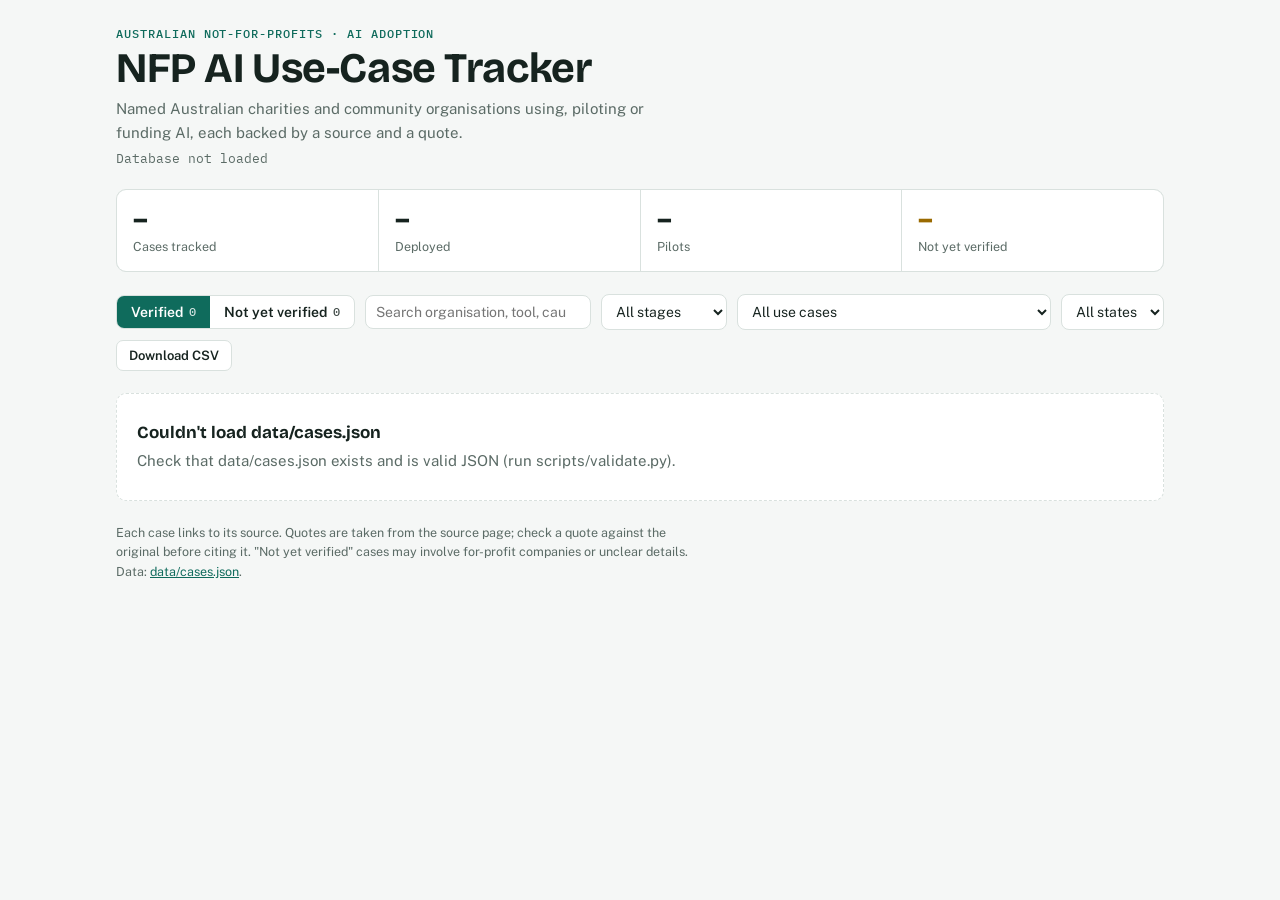
==== index.html @ bdf96225 "Add files via upload" ====
<!doctype html>
<html lang="en-AU">
<head>
<meta charset="utf-8">
<meta name="viewport" content="width=device-width, initial-scale=1">
<title>NFP AI Use-Case Tracker</title>
<meta name="description" content="Named Australian not-for-profits using, piloting or funding AI, each backed by a source and a quote.">
<link rel="preconnect" href="https://fonts.googleapis.com">
<link rel="preconnect" href="https://fonts.gstatic.com" crossorigin>
<link rel="stylesheet" href="https://fonts.googleapis.com/css2?family=Bricolage+Grotesque:opsz,wght@12..96,500;12..96,700&family=Public+Sans:ital,wght@0,400;0,600;1,400&family=IBM+Plex+Mono:wght@400;500&display=swap">
<style>
/* Layout: a register ledger. Summary strip, then filter bar, then one entry per case, like rows in the ACNC register. */
:root {
  --bg: #f5f7f6;
  --surface: #ffffff;
  --ink: #16231f;
  --muted: #5b6b66;
  --line: #d9e1de;
  --accent: #0f6b5c;        /* eucalypt */
  --accent-soft: #e2f0ec;
  --wattle: #9a6a00;        /* review / attention */
  --wattle-soft: #fbf1d9;
  --danger: #a23b2c;
  --deployed: #1d6a3a; --deployed-soft: #e3f3e8;
  --pilot: #2d5aa0;    --pilot-soft: #e6eefa;
  --early: #6b5b95;    --early-soft: #efebf7;
  --font-display: "Bricolage Grotesque", "Segoe UI", system-ui, sans-serif;
  --font-body: "Public Sans", "Segoe UI", system-ui, sans-serif;
  --font-mono: "IBM Plex Mono", ui-monospace, "SFMono-Regular", Menlo, monospace;
}
@media (prefers-color-scheme: dark) { :root:not([data-theme="light"]) {
  --bg: #0f1614; --surface: #16201d; --ink: #e6eeeb; --muted: #97a8a2; --line: #2a3733;
  --accent: #4fb8a3; --accent-soft: #173029; --wattle: #e0b34a; --wattle-soft: #2e2615; --danger: #e5816f;
  --deployed: #6fcf8f; --deployed-soft: #16301f; --pilot: #8db3f0; --pilot-soft: #172338;
  --early: #b9a8e6; --early-soft: #241e33; color-scheme: dark; } }
:root[data-theme="dark"] {
  --bg: #0f1614; --surface: #16201d; --ink: #e6eeeb; --muted: #97a8a2; --line: #2a3733;
  --accent: #4fb8a3; --accent-soft: #173029; --wattle: #e0b34a; --wattle-soft: #2e2615; --danger: #e5816f;
  --deployed: #6fcf8f; --deployed-soft: #16301f; --pilot: #8db3f0; --pilot-soft: #172338;
  --early: #b9a8e6; --early-soft: #241e33; color-scheme: dark; }

* { box-sizing: border-box; }
body { background: var(--bg); color: var(--ink); font: 15px/1.55 var(--font-body); }
.wrap { max-width: 1080px; margin: 0 auto; padding-inline: 16px; padding-block: 28px 64px; display: grid; gap: 22px; }
header { display: grid; gap: 6px; }
.eyebrow { font: 500 12px/1 var(--font-mono); letter-spacing: .08em; text-transform: uppercase; color: var(--accent); }
h1 { font: 700 clamp(28px, 4.4vw, 42px)/1.08 var(--font-display); margin: 0; text-wrap: balance; letter-spacing: -.01em; }
.lede { color: var(--muted); margin: 0; max-width: 64ch; }
.runline { font: 400 12.5px/1.4 var(--font-mono); color: var(--muted); }

.stats { display: grid; grid-template-columns: repeat(4, minmax(0, 1fr)); gap: 1px; background: var(--line); border: 1px solid var(--line); border-radius: 10px; overflow: hidden; }
.stat { background: var(--surface); padding: 14px 16px; display: grid; gap: 2px; }
.stat b { font: 700 28px/1.1 var(--font-display); font-variant-numeric: tabular-nums; }
.stat span { font-size: 12.5px; color: var(--muted); }
.stat.attn b { color: var(--wattle); }
@media (max-width: 620px) { .stats { grid-template-columns: repeat(2, minmax(0, 1fr)); } }

.bar { display: flex; flex-wrap: wrap; gap: 10px; align-items: center; }
.tabs { display: inline-flex; border: 1px solid var(--line); border-radius: 8px; overflow: hidden; background: var(--surface); }
.tabs button { border: 0; background: transparent; color: var(--ink); font: 600 14px var(--font-body); padding: 8px 14px; cursor: pointer; display: inline-flex; gap: 6px; align-items: center; }
.tabs button[aria-selected="true"] { background: var(--accent); color: var(--surface); }
.tabs .n { font: 500 12px var(--font-mono); opacity: .8; }
.bar input, .bar select { font: 14px var(--font-body); color: var(--ink); background: var(--surface); border: 1px solid var(--line); border-radius: 8px; padding: 8px 10px; min-width: 0; }
.bar input[type="search"] { flex: 1 1 220px; }
.bar select { flex: 0 1 auto; }
.btn { font: 600 13px var(--font-body); border-radius: 7px; padding: 7px 12px; cursor: pointer; border: 1px solid var(--line); background: var(--surface); color: var(--ink); }
.btn:hover { border-color: var(--accent); }
.btn.primary { background: var(--accent); border-color: var(--accent); color: var(--surface); }
.btn.warn { color: var(--danger); }
.btn:disabled { opacity: .5; cursor: default; }
:focus-visible { outline: 2px solid var(--accent); outline-offset: 2px; }

.list { display: grid; gap: 12px; }
.entry { background: var(--surface); border: 1px solid var(--line); border-radius: 10px; padding: 16px 18px; display: grid; gap: 10px; min-width: 0; }
.entry.review { border-left: 4px solid var(--wattle); }
.top { display: flex; flex-wrap: wrap; gap: 8px 14px; align-items: baseline; justify-content: space-between; }
.org { font: 700 19px/1.25 var(--font-display); margin: 0; }
.abn { font: 400 12.5px var(--font-mono); color: var(--muted); }
.chips { display: flex; flex-wrap: wrap; gap: 6px; }
.chip { font: 500 12px/1 var(--font-body); padding: 5px 8px; border-radius: 999px; background: var(--bg); border: 1px solid var(--line); color: var(--muted); white-space: nowrap; }
.chip.stage-deployed { background: var(--deployed-soft); color: var(--deployed); border-color: transparent; }
.chip.stage-pilot { background: var(--pilot-soft); color: var(--pilot); border-color: transparent; }
.chip.stage-announced, .chip.stage-funded { background: var(--early-soft); color: var(--early); border-color: transparent; }
.chip.cat { background: var(--accent-soft); color: var(--accent); border-color: transparent; }
.usecase { margin: 0; max-width: 72ch; }
blockquote { margin: 0; padding: 8px 12px; border-left: 2px solid var(--line); color: var(--muted); font-style: italic; max-width: 72ch; overflow-wrap: anywhere; }
.meta { display: flex; flex-wrap: wrap; gap: 6px 16px; font-size: 12.5px; color: var(--muted); }
.meta a { color: var(--accent); overflow-wrap: anywhere; }
.reason { font-size: 13px; color: var(--wattle); background: var(--wattle-soft); padding: 6px 10px; border-radius: 6px; }
.actions { display: flex; flex-wrap: wrap; gap: 8px; align-items: center; }
.actions label { font-size: 12.5px; color: var(--muted); display: inline-flex; gap: 6px; align-items: center; }
.actions select { font: 13px var(--font-body); color: var(--ink); background: var(--surface); border: 1px solid var(--line); border-radius: 6px; padding: 5px 6px; }

.empty { background: var(--surface); border: 1px dashed var(--line); border-radius: 10px; padding: 28px 20px; color: var(--muted); display: grid; gap: 6px; }
.empty strong { color: var(--ink); font: 700 17px var(--font-display); }
.toast { position: fixed; left: 50%; bottom: calc(18px + env(safe-area-inset-bottom, 0px)); transform: translateX(-50%); background: var(--ink); color: var(--bg); padding: 9px 14px; border-radius: 8px; font-size: 13.5px; }
footer { font-size: 12.5px; color: var(--muted); max-width: 72ch; }
footer a { color: var(--accent); }
@media (prefers-reduced-motion: no-preference) { .entry { transition: border-color .15s; } }
</style>
<style>[hidden]{display:none!important} body{margin:0}</style>
</head>
<body>
<div class="wrap">
  <header>
    <div class="eyebrow">Australian not-for-profits · AI adoption</div>
    <h1>NFP AI Use-Case Tracker</h1>
    <p class="lede">Named Australian charities and community organisations using, piloting or funding AI, each backed by a source and a quote.</p>
    <div class="runline" id="runline">Loading the database…</div>
  </header>

  <section class="stats" aria-label="Summary">
    <div class="stat"><b id="s-total">–</b><span>Cases tracked</span></div>
    <div class="stat"><b id="s-deployed">–</b><span>Deployed</span></div>
    <div class="stat"><b id="s-pilot">–</b><span>Pilots</span></div>
    <div class="stat attn"><b id="s-review">–</b><span>Not yet verified</span></div>
  </section>

  <section class="bar" aria-label="Filters">
    <div class="tabs" role="tablist">
      <button id="tab-tracker" role="tab" aria-selected="true" data-view="tracker">Verified <span class="n" id="n-tracker">0</span></button>
      <button id="tab-review" role="tab" aria-selected="false" data-view="review">Not yet verified <span class="n" id="n-review">0</span></button>
    </div>
    <input id="q" type="search" placeholder="Search organisation, tool, cause…" aria-label="Search">
    <select id="f-stage" aria-label="Stage"><option value="">All stages</option></select>
    <select id="f-cat" aria-label="Use case"><option value="">All use cases</option></select>
    <select id="f-state" aria-label="State"><option value="">All states</option></select>
    <button class="btn" id="export" type="button">Download CSV</button>
  </section>

  <section class="list" id="list" aria-live="polite">
    <div class="empty"><strong>Loading cases</strong><span>Cases are read from data/cases.json in this repository.</span></div>
  </section>

  <footer>Each case links to its source. Quotes are taken from the source page; check a quote against the original before citing it. "Not yet verified" cases may involve for-profit companies or unclear details. Data: <a href="data/cases.json">data/cases.json</a>.</footer>
</div>

<script>
const DATA_URL = "data/cases.json";
const SHOW_UNVERIFIED = true; // set to false to hide the "Not yet verified" tab
const STAGES = ["deployed", "pilot", "funded", "announced", "unclear", "discontinued"];
const CATS = ["client-facing chatbot or assistant", "intake, triage or referral", "service delivery or decision support",
  "fundraising, marketing or communications", "grant writing or reporting", "data analysis, research or evaluation",
  "internal operations or productivity", "advocacy, policy or legal", "other"];
const STATES = ["NSW", "VIC", "QLD", "WA", "SA", "TAS", "ACT", "NT", "National"];

const state = { cases: [], meta: null, view: "tracker", q: "", stage: "", cat: "", st: "" };
const $ = (id) => document.getElementById(id);

function fill(sel, values) { for (const v of values) { const o = document.createElement("option"); o.value = v; o.textContent = v[0].toUpperCase() + v.slice(1); sel.append(o); } }
fill($("f-stage"), STAGES); fill($("f-cat"), CATS); fill($("f-state"), STATES);

function fmtDate(s) { if (!s) return ""; const d = new Date(s + (s.length === 10 ? "T00:00:00" : "")); return isNaN(d) ? s : d.toLocaleDateString("en-AU", { day: "numeric", month: "short", year: "numeric" }); }
function el(tag, cls, text) { const e = document.createElement(tag); if (cls) e.className = cls; if (text != null) e.textContent = text; return e; }
function host(u) { try { return new URL(u).hostname.replace(/^www\./, ""); } catch { return u; } }

function matches(c) {
  if (c.status !== state.view) return false;
  if (state.stage && c.stage !== state.stage) return false;
  if (state.cat && c.category !== state.cat) return false;
  if (state.st && c.state !== state.st) return false;
  if (state.q) {
    const hay = [c.organisation, c.org_type, c.use_case, c.partner, c.cause_area, c.quote].join(" ").toLowerCase();
    if (!hay.includes(state.q.toLowerCase())) return false;
  }
  return true;
}

function render() {
  const tracked = state.cases.filter((c) => c.status === "tracker");
  const review = state.cases.filter((c) => c.status === "review");
  $("s-total").textContent = tracked.length;
  $("s-deployed").textContent = tracked.filter((c) => c.stage === "deployed").length;
  $("s-pilot").textContent = tracked.filter((c) => c.stage === "pilot").length;
  $("s-review").textContent = review.length;
  $("n-tracker").textContent = tracked.length; $("n-review").textContent = review.length;
  const m = state.meta;
  $("runline").textContent = m && m.last_updated ? `Data as of ${fmtDate(m.last_updated)} · ${state.cases.length} cases in the database` : `${state.cases.length} cases in the database`;

  const list = $("list"); list.replaceChildren();
  const rows = state.cases.filter(matches).sort((a, b) => (b.last_seen || "").localeCompare(a.last_seen || "") || (a.organisation || "").localeCompare(b.organisation || ""));
  if (!rows.length) {
    const e = el("div", "empty");
    const filtered = state.q || state.stage || state.cat || state.st;
    e.append(el("strong", null, filtered ? "No cases match these filters" : "No cases here yet"));
    e.append(el("span", null, filtered ? "Clear the search or pick a different stage, use case or state." : "Add cases to data/cases.json to see them here."));
    list.append(e); return;
  }
  for (const c of rows) list.append(entry(c));
}

function entry(c) {
  const art = el("article", "entry" + (c.status === "review" ? " review" : ""));
  const top = el("div", "top");
  const name = el("div"); name.append(el("h2", "org", c.organisation || "Unnamed organisation"));
  const sub = [c.org_type, c.partner ? "with " + c.partner : ""].filter(Boolean).join(" · ");
  if (sub) name.append(el("div", "abn", sub));
  top.append(name);
  const chips = el("div", "chips");
  if (c.stage) chips.append(el("span", "chip stage-" + c.stage, c.stage));
  if (c.category) chips.append(el("span", "chip cat", c.category));
  if (c.state) chips.append(el("span", "chip", c.state));
  if (c.cause_area) chips.append(el("span", "chip", c.cause_area));
  top.append(chips);
  art.append(top);
  if (c.use_case) art.append(el("p", "usecase", c.use_case));
  if (c.quote) art.append(el("blockquote", null, `“${c.quote}”`));
  const meta = el("div", "meta");
  for (const src of (c.sources || []).slice(0, 4)) {
    if (!/^https?:\/\//.test(src.url || "")) continue;
    const a = el("a", null, src.title || host(src.url)); a.href = src.url; a.target = "_blank"; a.rel = "noopener"; meta.append(a);
  }
  if (c.first_seen) meta.append(el("span", null, `First seen ${fmtDate(c.first_seen)}`));
  if (c.last_seen && c.last_seen !== c.first_seen) meta.append(el("span", null, `Last seen ${fmtDate(c.last_seen)}`));
  art.append(meta);
  if (c.status === "review" && c.review_reason) art.append(el("div", "reason", "Why it isn't verified: " + c.review_reason));
  return art;
}

function csv() {
  const cols = ["id", "status", "organisation", "org_type", "state", "cause_area", "category", "use_case", "partner", "stage", "quote", "sources", "first_seen", "last_seen", "review_reason"];
  const esc = (v) => { const s = v == null ? "" : String(v); return /[",\n]/.test(s) ? `"${s.replace(/"/g, '""')}"` : s; };
  const lines = [cols.join(",")];
  for (const c of state.cases.filter((x) => SHOW_UNVERIFIED || x.status === "tracker"))
    lines.push(cols.map((k) => esc(k === "sources" ? (c.sources || []).map((s) => s.url).join(" | ") : c[k])).join(","));
  return lines.join("\n");
}

for (const b of document.querySelectorAll(".tabs button")) b.onclick = () => {
  state.view = b.dataset.view;
  for (const x of document.querySelectorAll(".tabs button")) x.setAttribute("aria-selected", String(x === b));
  render();
};
$("q").oninput = (e) => { state.q = e.target.value.trim(); render(); };
$("f-stage").onchange = (e) => { state.stage = e.target.value; render(); };
$("f-cat").onchange = (e) => { state.cat = e.target.value; render(); };
$("f-state").onchange = (e) => { state.st = e.target.value; render(); };
$("export").onclick = () => {
  const blob = new Blob(["\ufeff" + csv()], { type: "text/csv;charset=utf-8" });
  const a = document.createElement("a"); a.href = URL.createObjectURL(blob);
  a.download = `nfp-ai-tracker-${(state.meta && state.meta.last_updated) || "export"}.csv`;
  document.body.append(a); a.click(); a.remove(); setTimeout(() => URL.revokeObjectURL(a.href), 1000);
};
if (!SHOW_UNVERIFIED) { $("tab-review").hidden = true; document.querySelector(".stat.attn").hidden = true; }

fetch(DATA_URL, { cache: "no-cache" })
  .then((r) => { if (!r.ok) throw new Error(r.status); return r.json(); })
  .then((db) => {
    state.meta = db.meta || null;
    state.cases = (db.cases || []).filter((c) => c.status === "tracker" || (SHOW_UNVERIFIED && c.status === "review"));
    render();
  })
  .catch(() => {
    const list = $("list"); list.replaceChildren();
    const e = el("div", "empty");
    e.append(el("strong", null, "Couldn't load data/cases.json"));
    e.append(el("span", null, location.protocol === "file:" ? "Browsers block reading files when a page is opened directly. Run `python -m http.server` in this folder and open http://localhost:8000, or view the page on GitHub Pages." : "Check that data/cases.json exists and is valid JSON (run scripts/validate.py)."));
    list.append(e); $("runline").textContent = "Database not loaded";
  });
</script>
</body>
</html>
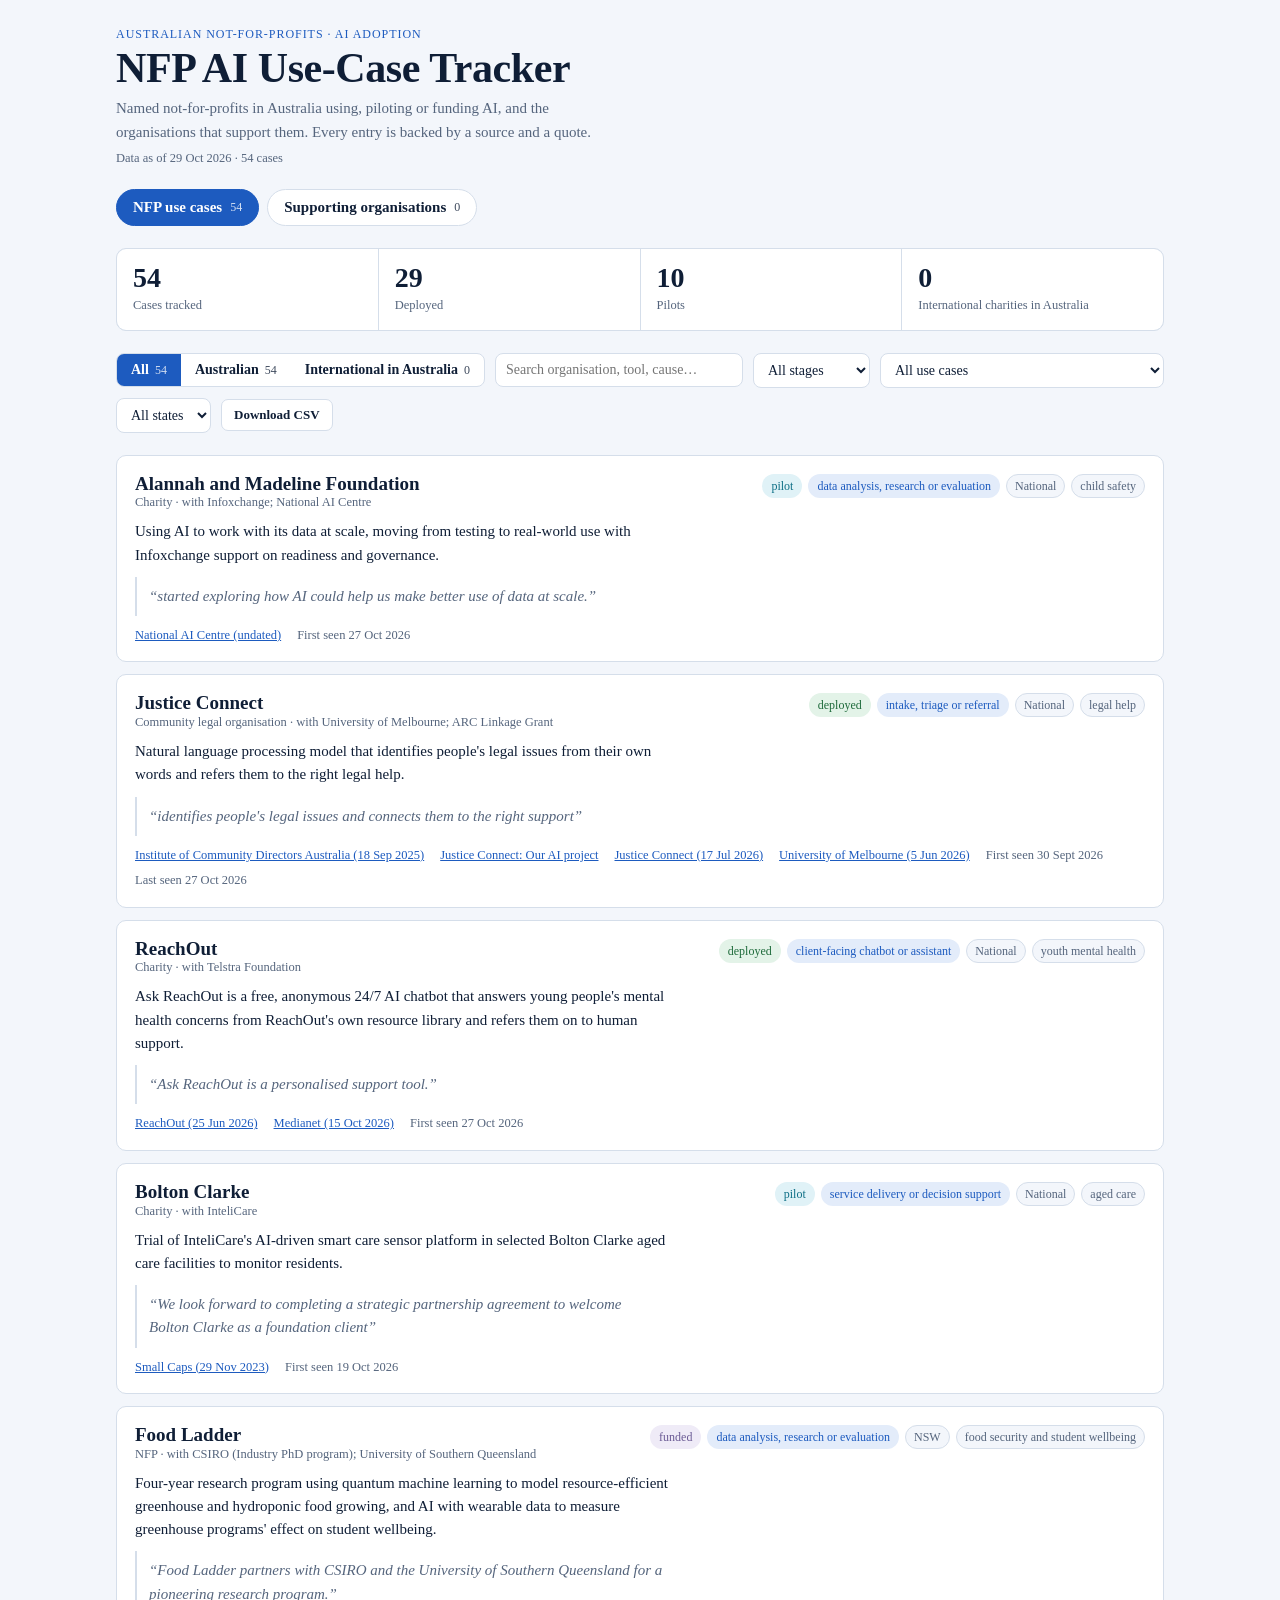
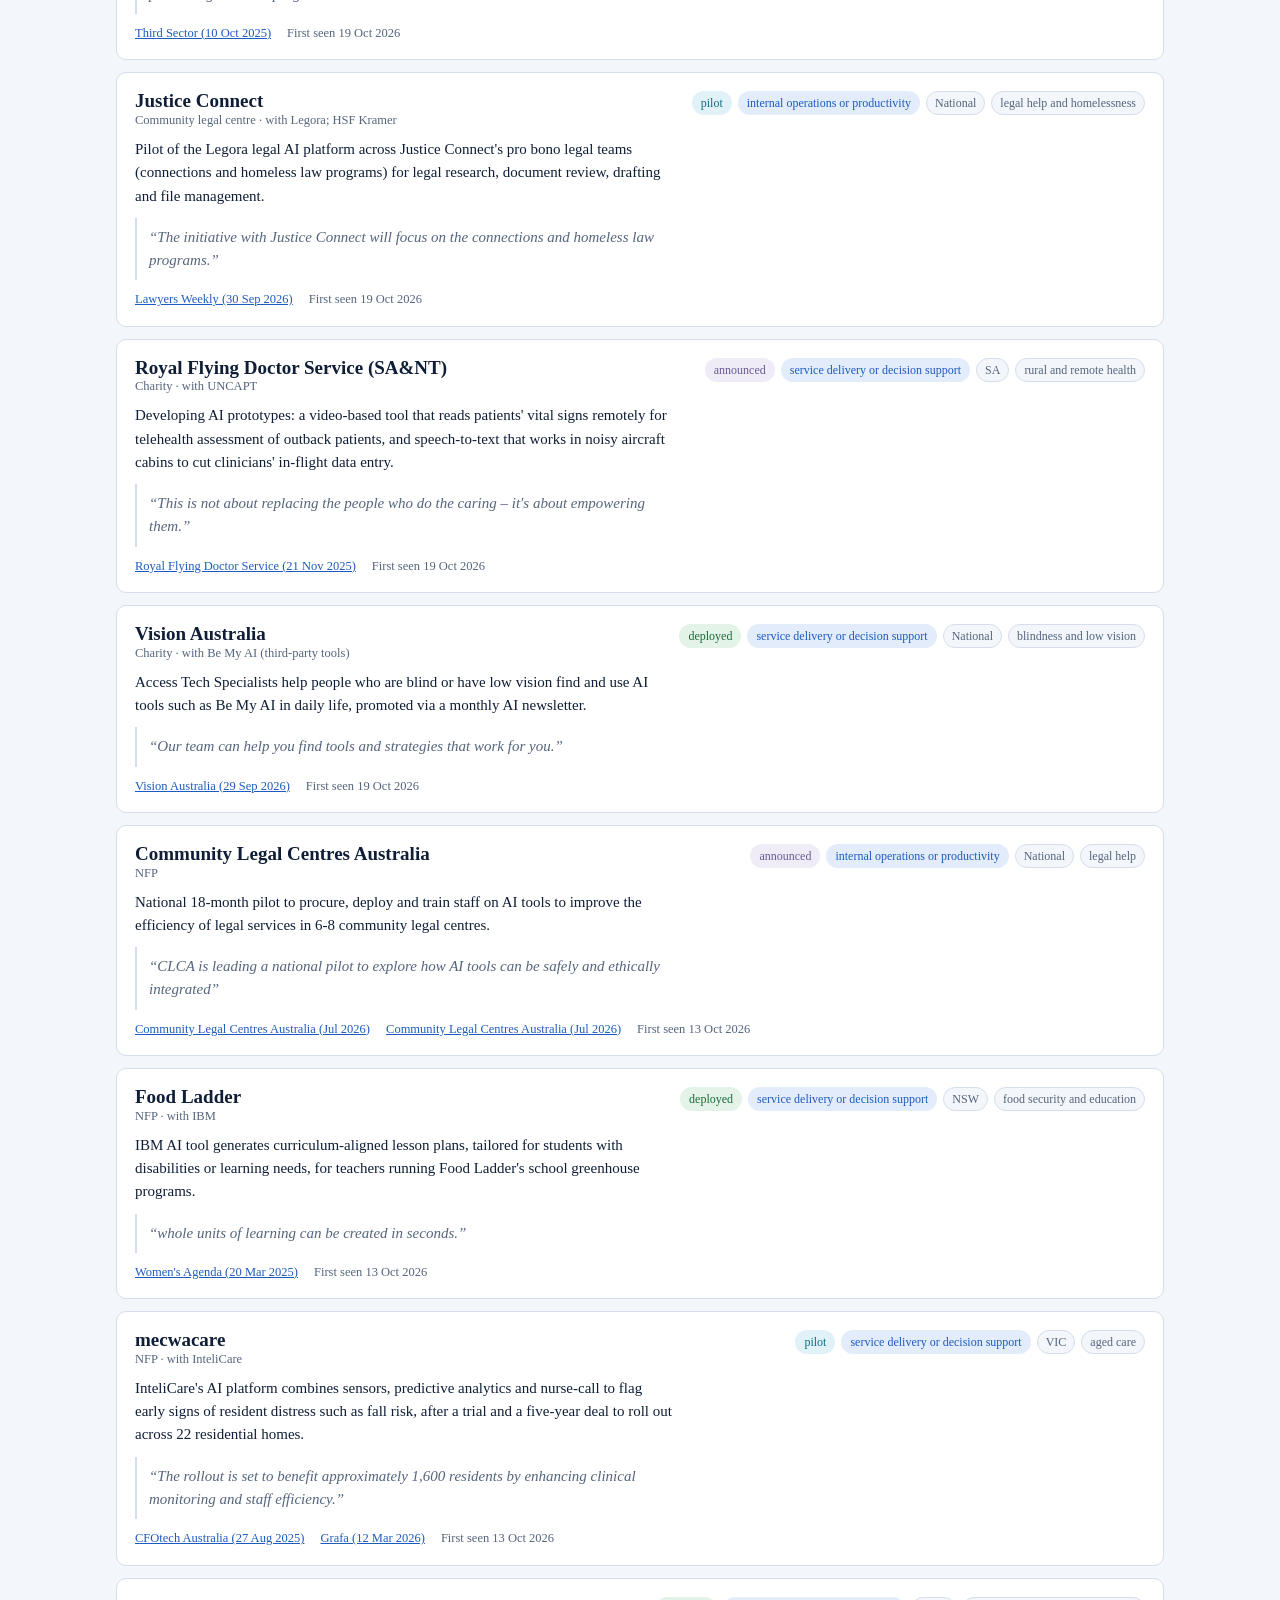
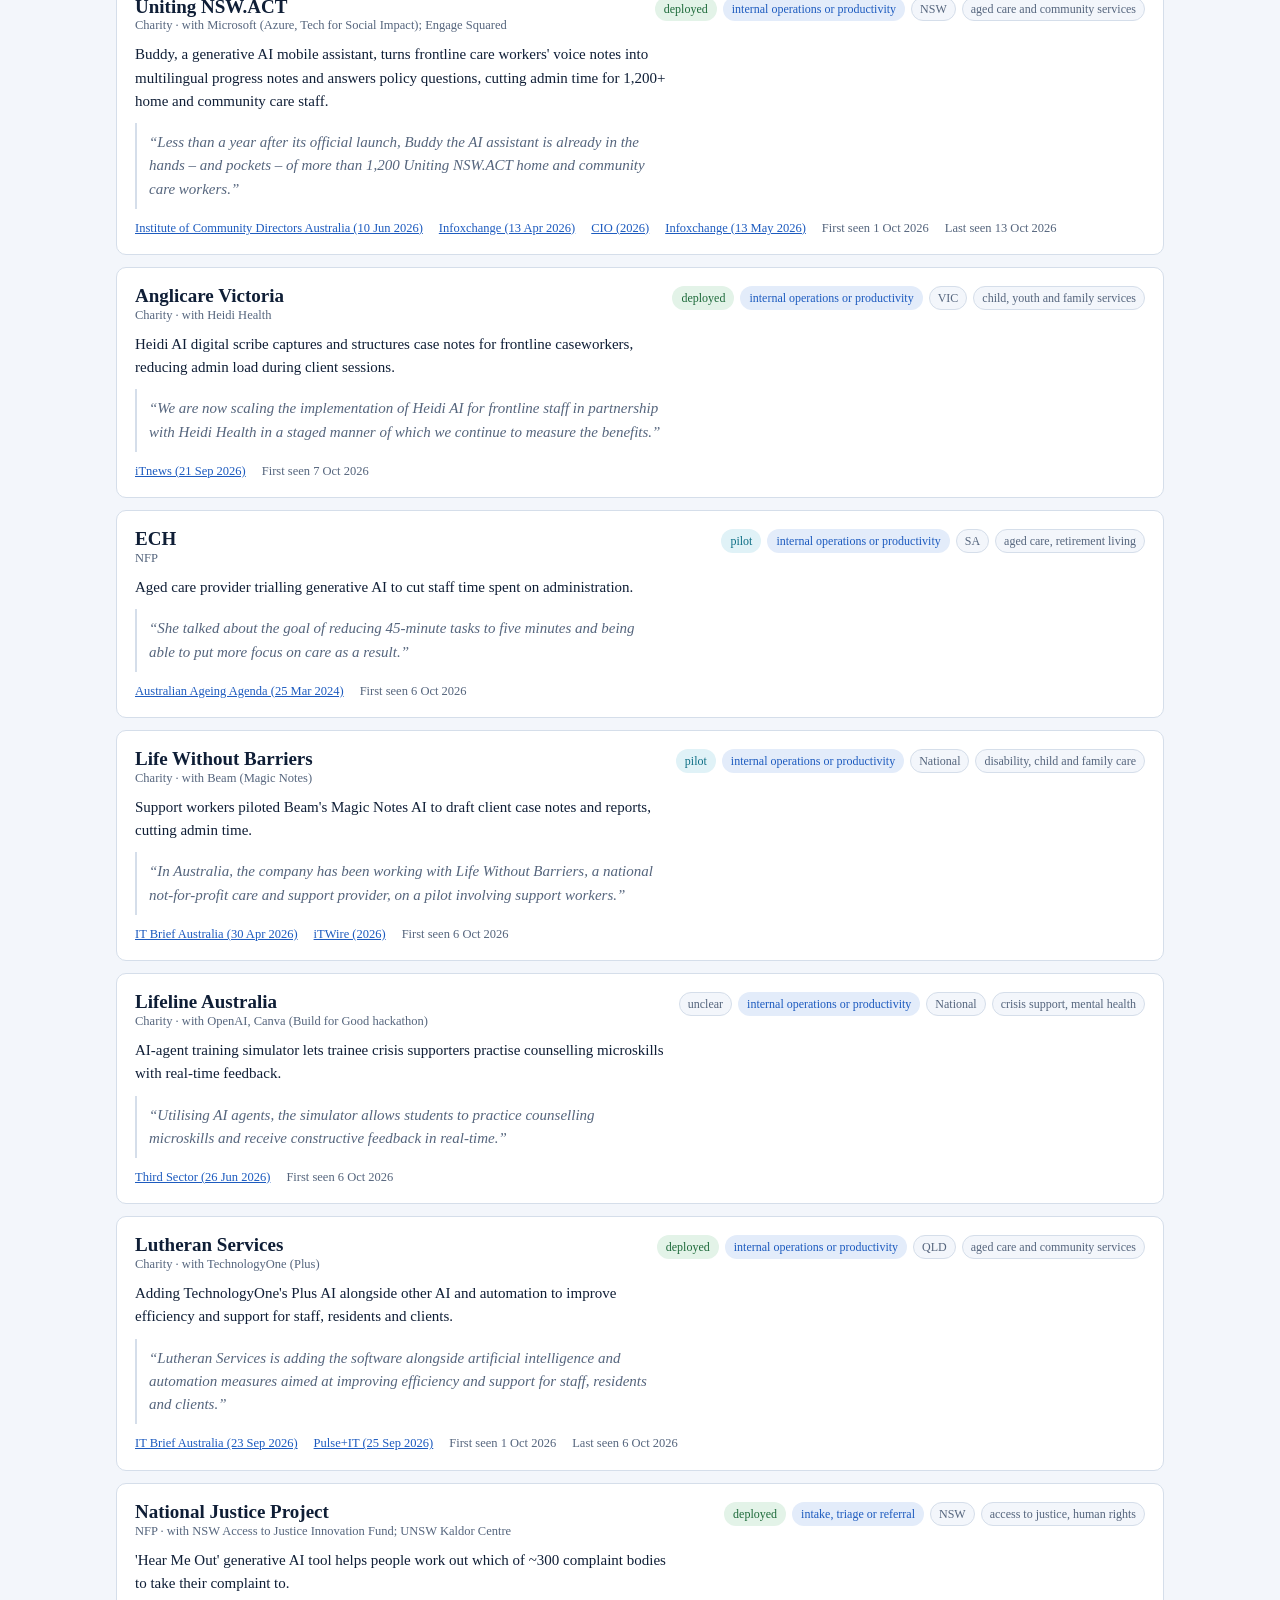
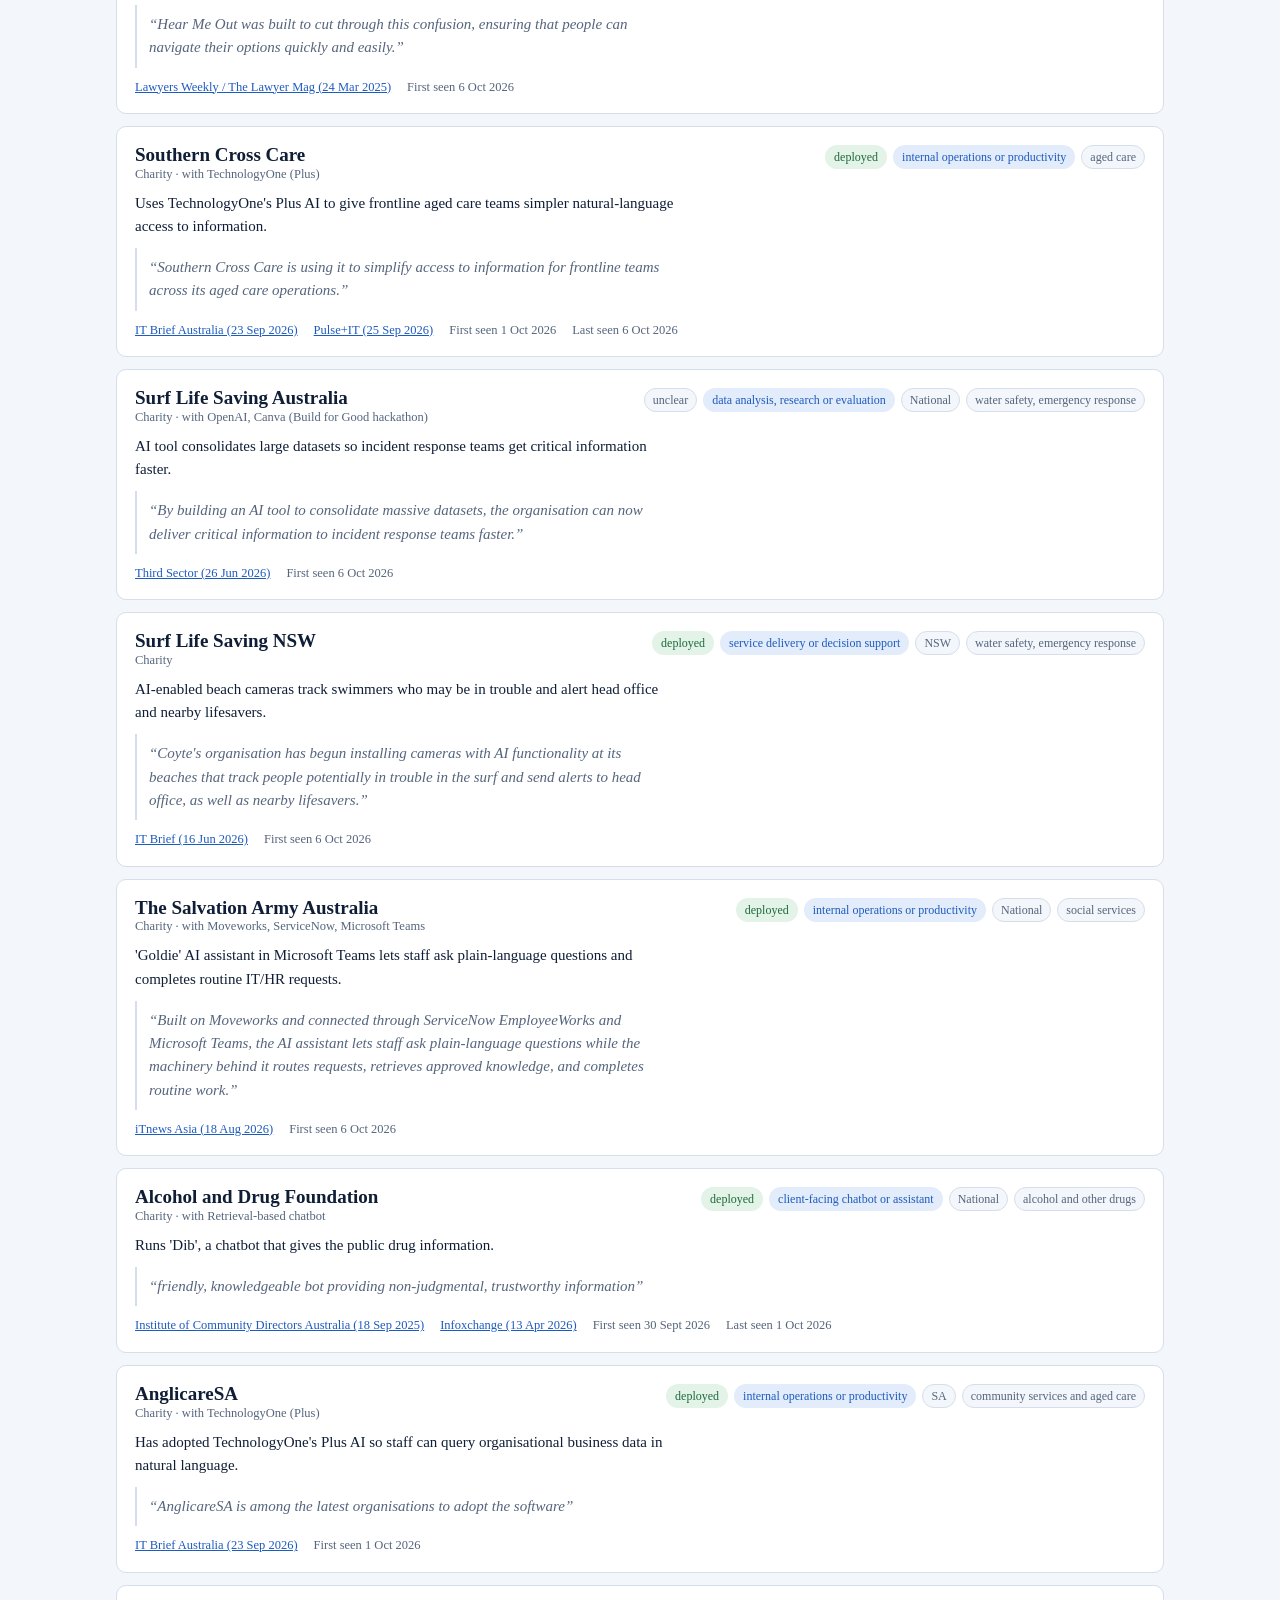
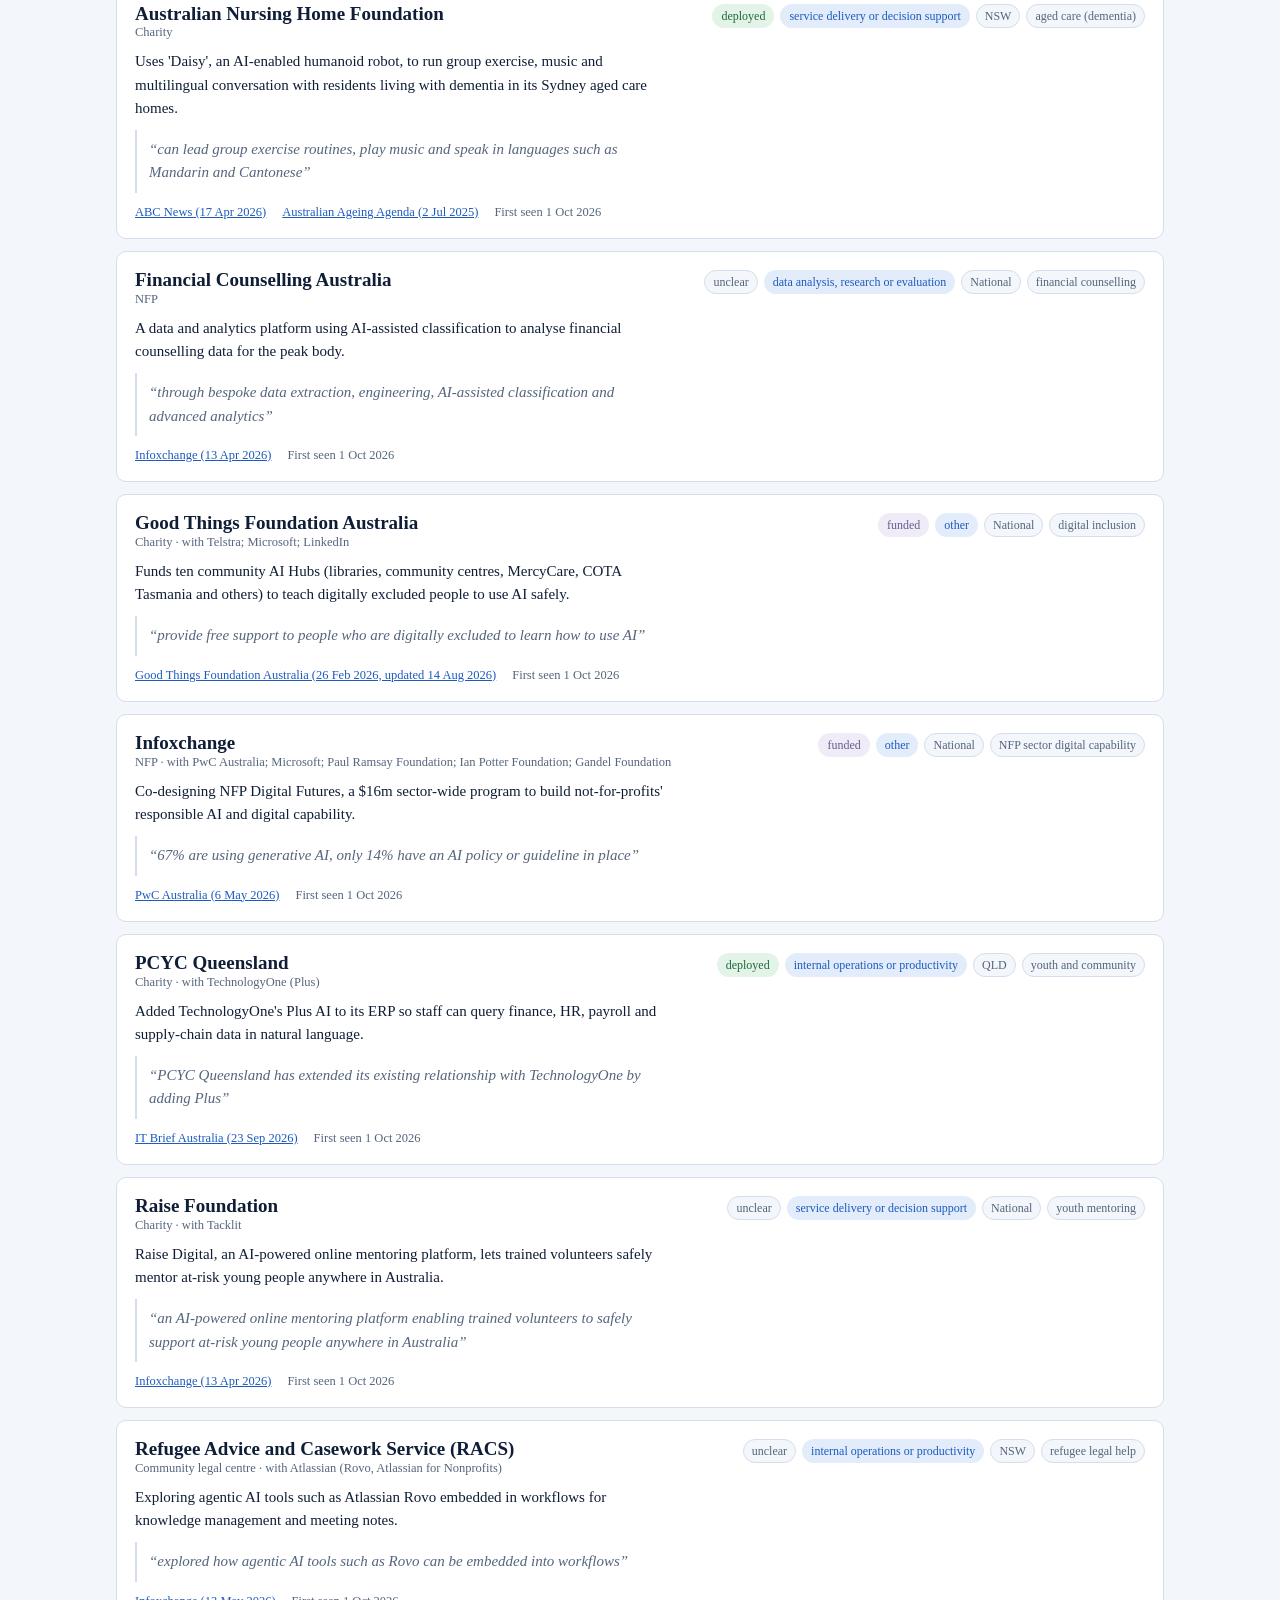
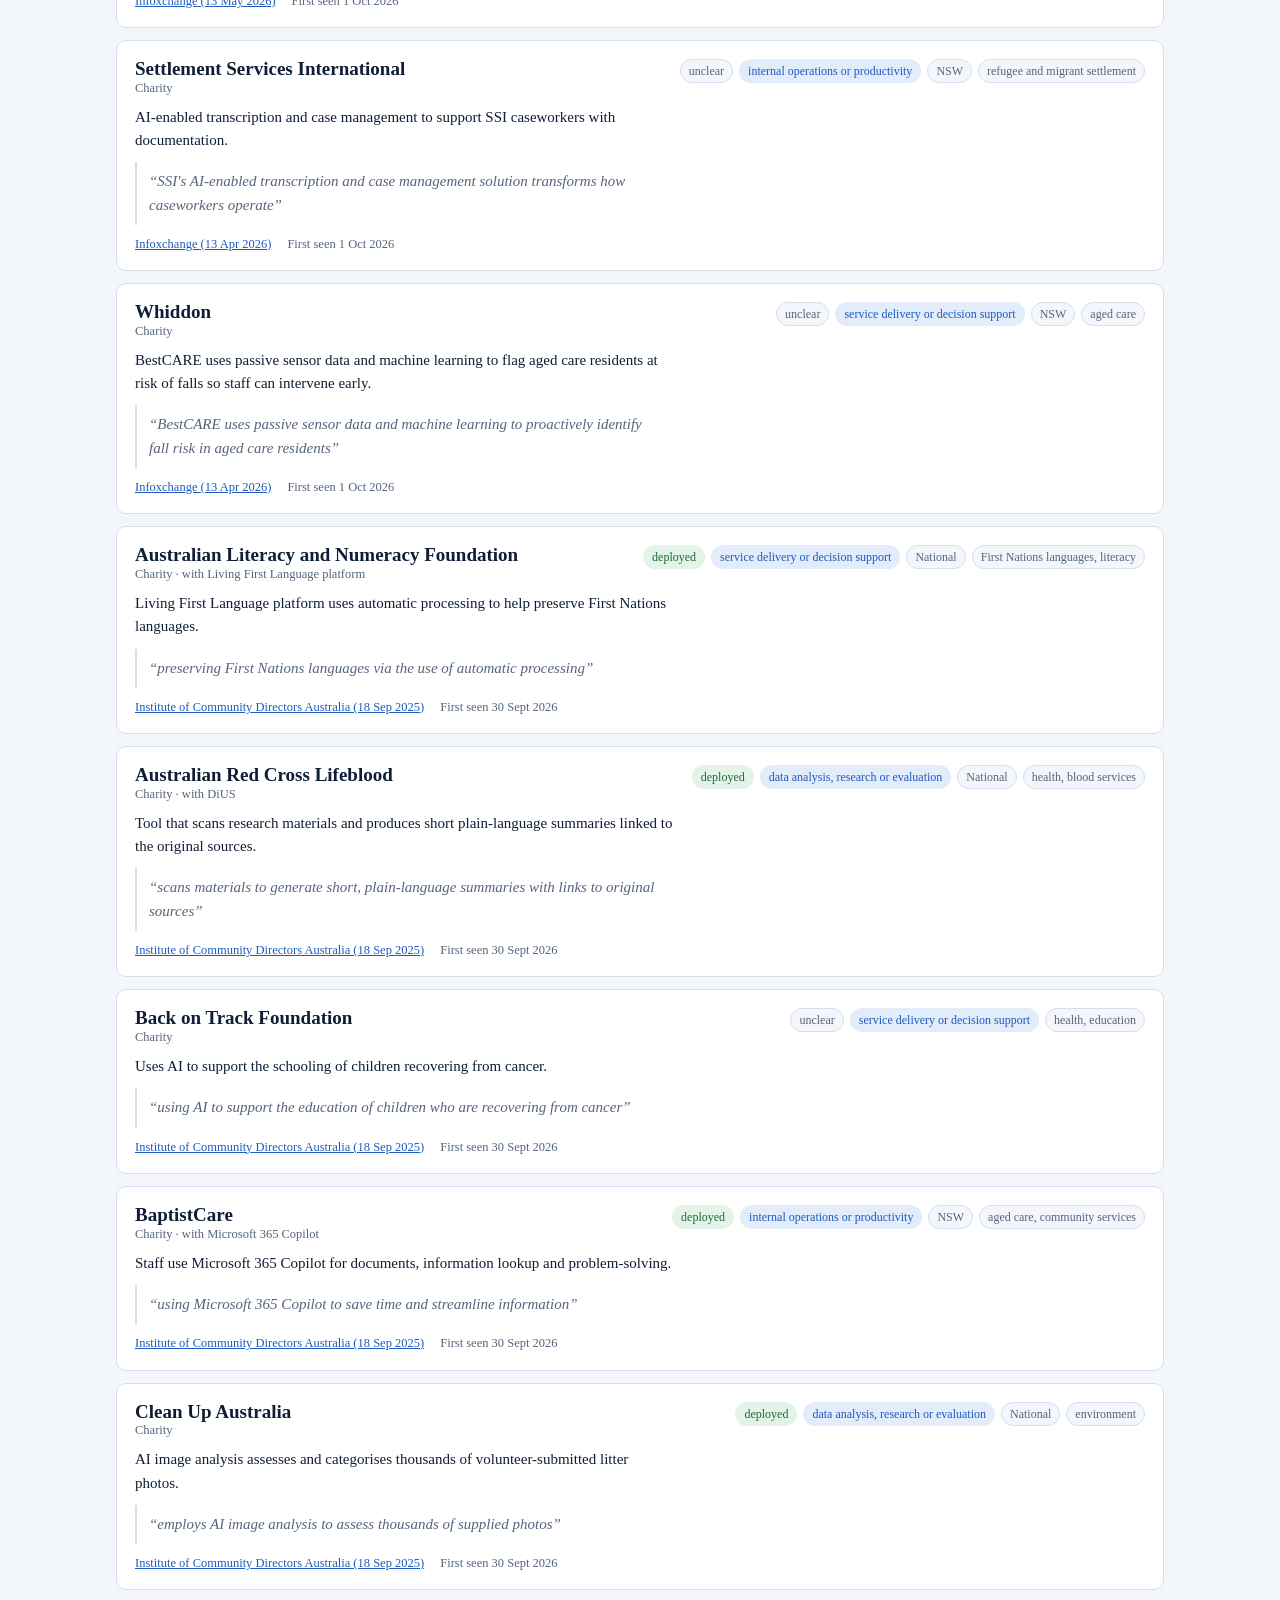
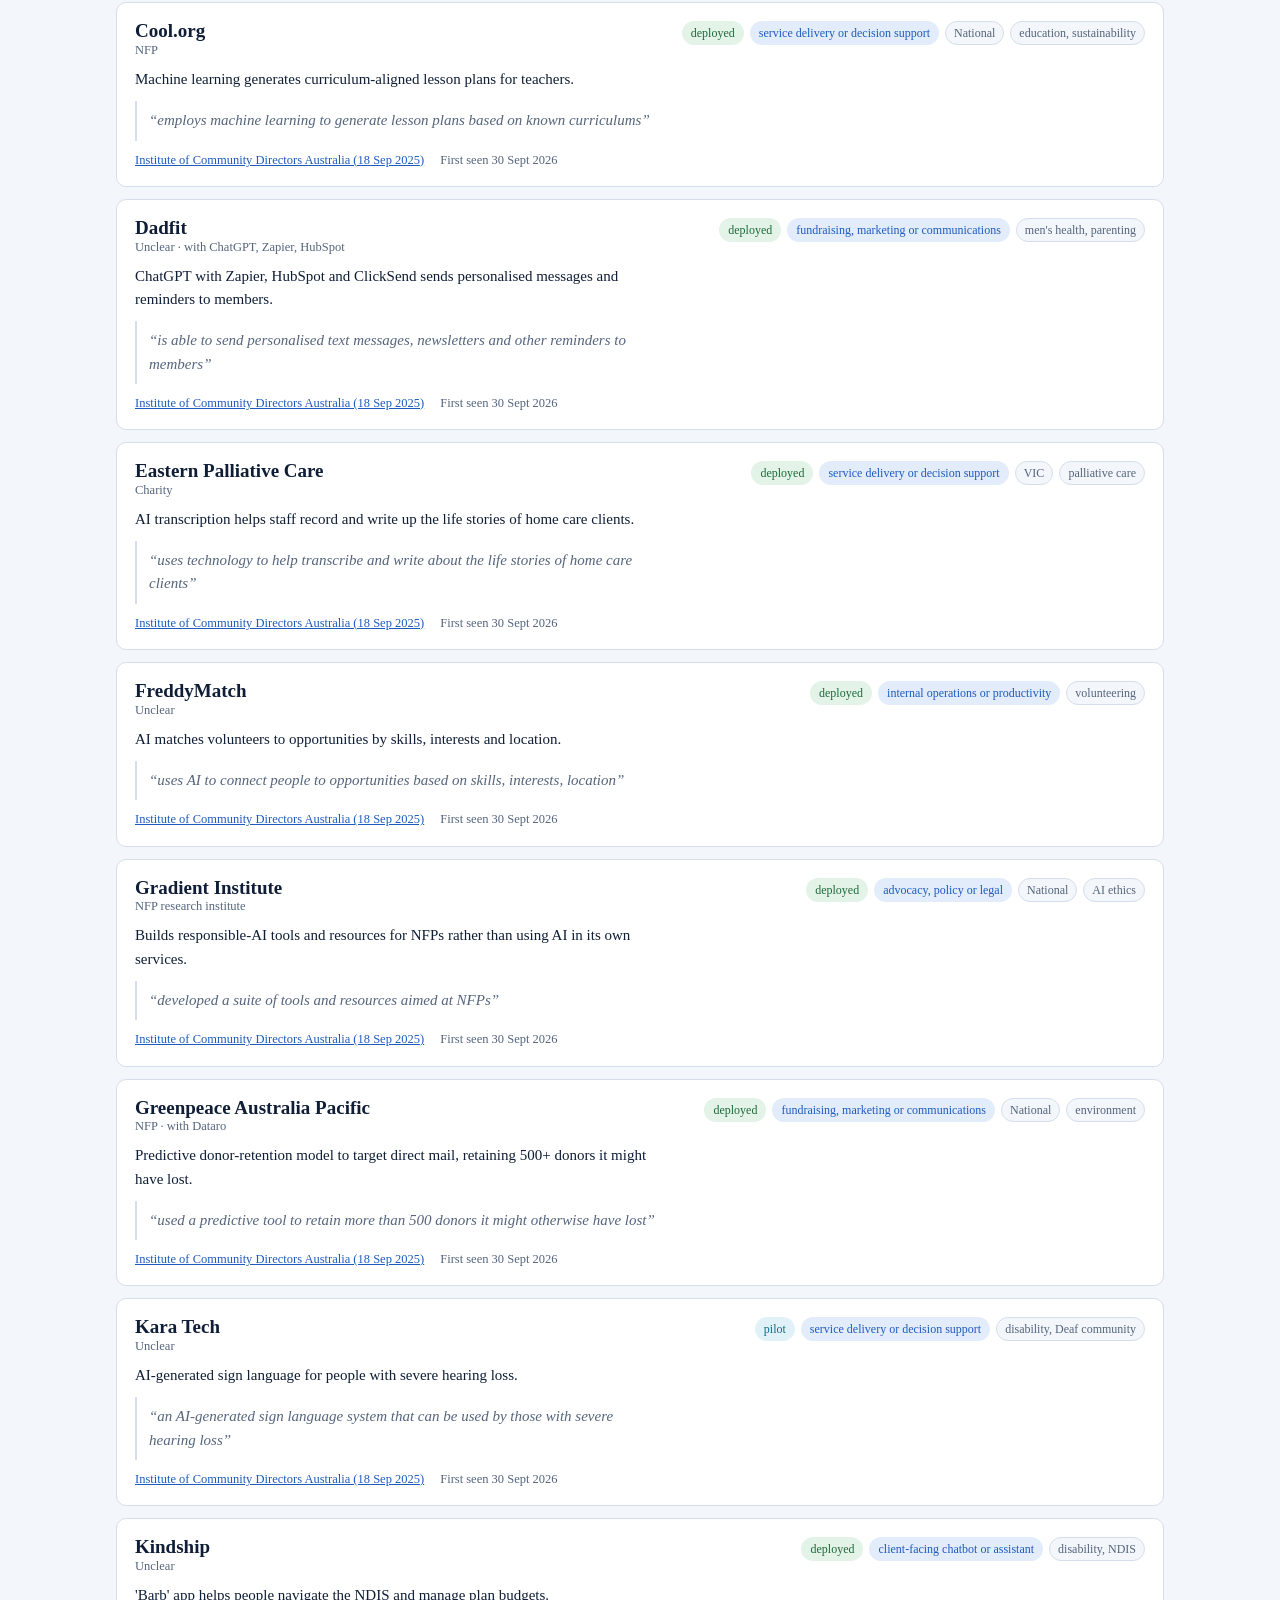
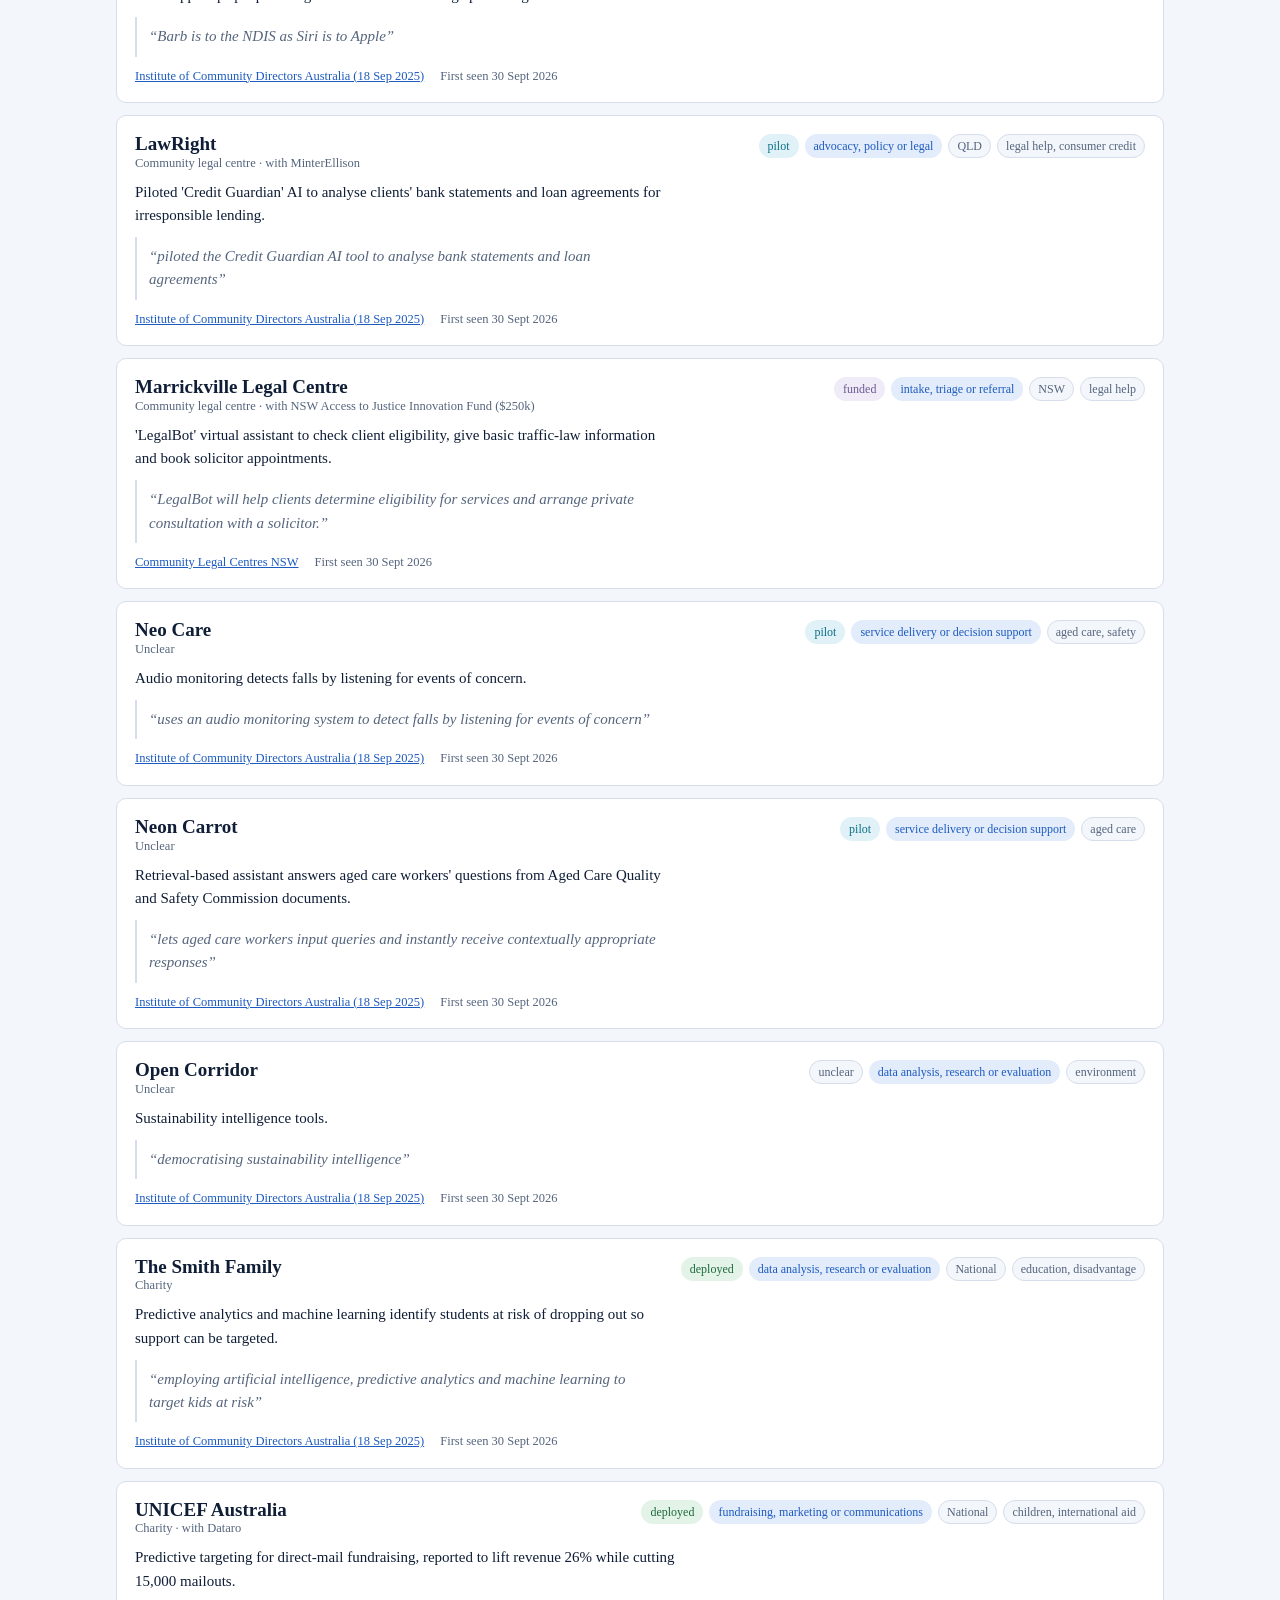
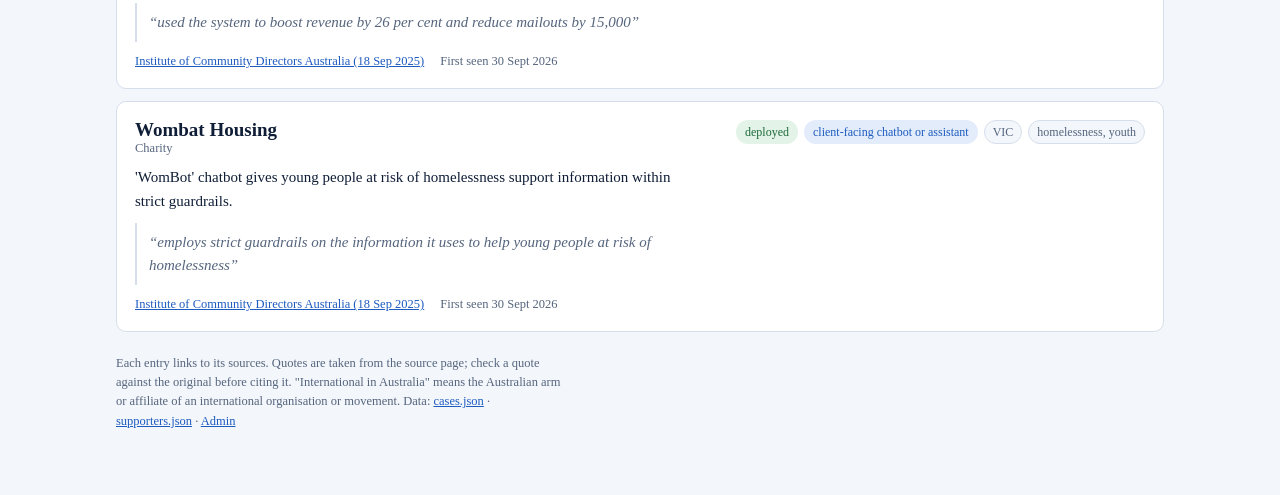
==== commit 0e3b9f6c: "Add files via upload" ====
--- a/index.html
+++ b/index.html
@@ -4,259 +4,291 @@
 <meta charset="utf-8">
 <meta name="viewport" content="width=device-width, initial-scale=1">
 <title>NFP AI Use-Case Tracker</title>
-<meta name="description" content="Named Australian not-for-profits using, piloting or funding AI, each backed by a source and a quote.">
+<meta name="description" content="Named not-for-profits in Australia using, piloting or funding AI, and the organisations that support them.">
 <link rel="preconnect" href="https://fonts.googleapis.com">
 <link rel="preconnect" href="https://fonts.gstatic.com" crossorigin>
 <link rel="stylesheet" href="https://fonts.googleapis.com/css2?family=Bricolage+Grotesque:opsz,wght@12..96,500;12..96,700&family=Public+Sans:ital,wght@0,400;0,600;1,400&family=IBM+Plex+Mono:wght@400;500&display=swap">
-<style>
-/* Layout: a register ledger. Summary strip, then filter bar, then one entry per case, like rows in the ACNC register. */
-:root {
-  --bg: #f5f7f6;
-  --surface: #ffffff;
-  --ink: #16231f;
-  --muted: #5b6b66;
-  --line: #d9e1de;
-  --accent: #0f6b5c;        /* eucalypt */
-  --accent-soft: #e2f0ec;
-  --wattle: #9a6a00;        /* review / attention */
-  --wattle-soft: #fbf1d9;
-  --danger: #a23b2c;
-  --deployed: #1d6a3a; --deployed-soft: #e3f3e8;
-  --pilot: #2d5aa0;    --pilot-soft: #e6eefa;
-  --early: #6b5b95;    --early-soft: #efebf7;
-  --font-display: "Bricolage Grotesque", "Segoe UI", system-ui, sans-serif;
-  --font-body: "Public Sans", "Segoe UI", system-ui, sans-serif;
-  --font-mono: "IBM Plex Mono", ui-monospace, "SFMono-Regular", Menlo, monospace;
-}
-@media (prefers-color-scheme: dark) { :root:not([data-theme="light"]) {
-  --bg: #0f1614; --surface: #16201d; --ink: #e6eeeb; --muted: #97a8a2; --line: #2a3733;
-  --accent: #4fb8a3; --accent-soft: #173029; --wattle: #e0b34a; --wattle-soft: #2e2615; --danger: #e5816f;
-  --deployed: #6fcf8f; --deployed-soft: #16301f; --pilot: #8db3f0; --pilot-soft: #172338;
-  --early: #b9a8e6; --early-soft: #241e33; color-scheme: dark; } }
-:root[data-theme="dark"] {
-  --bg: #0f1614; --surface: #16201d; --ink: #e6eeeb; --muted: #97a8a2; --line: #2a3733;
-  --accent: #4fb8a3; --accent-soft: #173029; --wattle: #e0b34a; --wattle-soft: #2e2615; --danger: #e5816f;
-  --deployed: #6fcf8f; --deployed-soft: #16301f; --pilot: #8db3f0; --pilot-soft: #172338;
-  --early: #b9a8e6; --early-soft: #241e33; color-scheme: dark; }
-
-* { box-sizing: border-box; }
-body { background: var(--bg); color: var(--ink); font: 15px/1.55 var(--font-body); }
-.wrap { max-width: 1080px; margin: 0 auto; padding-inline: 16px; padding-block: 28px 64px; display: grid; gap: 22px; }
-header { display: grid; gap: 6px; }
-.eyebrow { font: 500 12px/1 var(--font-mono); letter-spacing: .08em; text-transform: uppercase; color: var(--accent); }
-h1 { font: 700 clamp(28px, 4.4vw, 42px)/1.08 var(--font-display); margin: 0; text-wrap: balance; letter-spacing: -.01em; }
-.lede { color: var(--muted); margin: 0; max-width: 64ch; }
-.runline { font: 400 12.5px/1.4 var(--font-mono); color: var(--muted); }
-
-.stats { display: grid; grid-template-columns: repeat(4, minmax(0, 1fr)); gap: 1px; background: var(--line); border: 1px solid var(--line); border-radius: 10px; overflow: hidden; }
-.stat { background: var(--surface); padding: 14px 16px; display: grid; gap: 2px; }
-.stat b { font: 700 28px/1.1 var(--font-display); font-variant-numeric: tabular-nums; }
-.stat span { font-size: 12.5px; color: var(--muted); }
-.stat.attn b { color: var(--wattle); }
-@media (max-width: 620px) { .stats { grid-template-columns: repeat(2, minmax(0, 1fr)); } }
-
-.bar { display: flex; flex-wrap: wrap; gap: 10px; align-items: center; }
-.tabs { display: inline-flex; border: 1px solid var(--line); border-radius: 8px; overflow: hidden; background: var(--surface); }
-.tabs button { border: 0; background: transparent; color: var(--ink); font: 600 14px var(--font-body); padding: 8px 14px; cursor: pointer; display: inline-flex; gap: 6px; align-items: center; }
-.tabs button[aria-selected="true"] { background: var(--accent); color: var(--surface); }
-.tabs .n { font: 500 12px var(--font-mono); opacity: .8; }
-.bar input, .bar select { font: 14px var(--font-body); color: var(--ink); background: var(--surface); border: 1px solid var(--line); border-radius: 8px; padding: 8px 10px; min-width: 0; }
-.bar input[type="search"] { flex: 1 1 220px; }
-.bar select { flex: 0 1 auto; }
-.btn { font: 600 13px var(--font-body); border-radius: 7px; padding: 7px 12px; cursor: pointer; border: 1px solid var(--line); background: var(--surface); color: var(--ink); }
-.btn:hover { border-color: var(--accent); }
-.btn.primary { background: var(--accent); border-color: var(--accent); color: var(--surface); }
-.btn.warn { color: var(--danger); }
-.btn:disabled { opacity: .5; cursor: default; }
-:focus-visible { outline: 2px solid var(--accent); outline-offset: 2px; }
-
-.list { display: grid; gap: 12px; }
-.entry { background: var(--surface); border: 1px solid var(--line); border-radius: 10px; padding: 16px 18px; display: grid; gap: 10px; min-width: 0; }
-.entry.review { border-left: 4px solid var(--wattle); }
-.top { display: flex; flex-wrap: wrap; gap: 8px 14px; align-items: baseline; justify-content: space-between; }
-.org { font: 700 19px/1.25 var(--font-display); margin: 0; }
-.abn { font: 400 12.5px var(--font-mono); color: var(--muted); }
-.chips { display: flex; flex-wrap: wrap; gap: 6px; }
-.chip { font: 500 12px/1 var(--font-body); padding: 5px 8px; border-radius: 999px; background: var(--bg); border: 1px solid var(--line); color: var(--muted); white-space: nowrap; }
-.chip.stage-deployed { background: var(--deployed-soft); color: var(--deployed); border-color: transparent; }
-.chip.stage-pilot { background: var(--pilot-soft); color: var(--pilot); border-color: transparent; }
-.chip.stage-announced, .chip.stage-funded { background: var(--early-soft); color: var(--early); border-color: transparent; }
-.chip.cat { background: var(--accent-soft); color: var(--accent); border-color: transparent; }
-.usecase { margin: 0; max-width: 72ch; }
-blockquote { margin: 0; padding: 8px 12px; border-left: 2px solid var(--line); color: var(--muted); font-style: italic; max-width: 72ch; overflow-wrap: anywhere; }
-.meta { display: flex; flex-wrap: wrap; gap: 6px 16px; font-size: 12.5px; color: var(--muted); }
-.meta a { color: var(--accent); overflow-wrap: anywhere; }
-.reason { font-size: 13px; color: var(--wattle); background: var(--wattle-soft); padding: 6px 10px; border-radius: 6px; }
-.actions { display: flex; flex-wrap: wrap; gap: 8px; align-items: center; }
-.actions label { font-size: 12.5px; color: var(--muted); display: inline-flex; gap: 6px; align-items: center; }
-.actions select { font: 13px var(--font-body); color: var(--ink); background: var(--surface); border: 1px solid var(--line); border-radius: 6px; padding: 5px 6px; }
-
-.empty { background: var(--surface); border: 1px dashed var(--line); border-radius: 10px; padding: 28px 20px; color: var(--muted); display: grid; gap: 6px; }
-.empty strong { color: var(--ink); font: 700 17px var(--font-display); }
-.toast { position: fixed; left: 50%; bottom: calc(18px + env(safe-area-inset-bottom, 0px)); transform: translateX(-50%); background: var(--ink); color: var(--bg); padding: 9px 14px; border-radius: 8px; font-size: 13.5px; }
-footer { font-size: 12.5px; color: var(--muted); max-width: 72ch; }
-footer a { color: var(--accent); }
-@media (prefers-reduced-motion: no-preference) { .entry { transition: border-color .15s; } }
-</style>
-<style>[hidden]{display:none!important} body{margin:0}</style>
+<link rel="stylesheet" href="styles.css">
 </head>
 <body>
 <div class="wrap">
   <header>
     <div class="eyebrow">Australian not-for-profits · AI adoption</div>
     <h1>NFP AI Use-Case Tracker</h1>
-    <p class="lede">Named Australian charities and community organisations using, piloting or funding AI, each backed by a source and a quote.</p>
+    <p class="lede">Named not-for-profits in Australia using, piloting or funding AI, and the organisations that support them. Every entry is backed by a source and a quote.</p>
     <div class="runline" id="runline">Loading the database…</div>
   </header>
 
-  <section class="stats" aria-label="Summary">
-    <div class="stat"><b id="s-total">–</b><span>Cases tracked</span></div>
-    <div class="stat"><b id="s-deployed">–</b><span>Deployed</span></div>
-    <div class="stat"><b id="s-pilot">–</b><span>Pilots</span></div>
-    <div class="stat attn"><b id="s-review">–</b><span>Not yet verified</span></div>
+  <nav class="views" role="tablist" aria-label="Database">
+    <button id="view-cases" role="tab" aria-selected="true" data-view="cases">NFP use cases <span class="n" id="n-cases">0</span></button>
+    <button id="view-supporters" role="tab" aria-selected="false" data-view="supporters">Supporting organisations <span class="n" id="n-supporters">0</span></button>
+  </nav>
+
+  <!-- ===== NFP use cases ===== -->
+  <section class="panel" id="panel-cases" aria-label="NFP use cases">
+    <div class="stats" aria-label="Summary">
+      <div class="stat"><b id="s-total">–</b><span>Cases tracked</span></div>
+      <div class="stat"><b id="s-deployed">–</b><span>Deployed</span></div>
+      <div class="stat"><b id="s-pilot">–</b><span>Pilots</span></div>
+      <div class="stat"><b id="s-intl">–</b><span>International charities in Australia</span></div>
+    </div>
+    <div class="bar" aria-label="Filters">
+      <div class="tabs" role="tablist" aria-label="Jurisdiction">
+        <button role="tab" aria-selected="true" data-jur="">All <span class="n" id="n-all">0</span></button>
+        <button role="tab" aria-selected="false" data-jur="Australian">Australian <span class="n" id="n-au">0</span></button>
+        <button role="tab" aria-selected="false" data-jur="International">International in Australia <span class="n" id="n-intl">0</span></button>
+      </div>
+      <input id="q" type="search" placeholder="Search organisation, tool, cause…" aria-label="Search cases">
+      <select id="f-stage" aria-label="Stage"><option value="">All stages</option></select>
+      <select id="f-cat" aria-label="Use case"><option value="">All use cases</option></select>
+      <select id="f-state" aria-label="State"><option value="">All states</option></select>
+      <button class="btn" id="export-cases" type="button">Download CSV</button>
+    </div>
+    <div class="list" id="list-cases" aria-live="polite">
+      <div class="empty"><strong>Loading cases</strong><span>Cases are read from data/cases.json in this repository.</span></div>
+    </div>
   </section>
 
-  <section class="bar" aria-label="Filters">
-    <div class="tabs" role="tablist">
-      <button id="tab-tracker" role="tab" aria-selected="true" data-view="tracker">Verified <span class="n" id="n-tracker">0</span></button>
-      <button id="tab-review" role="tab" aria-selected="false" data-view="review">Not yet verified <span class="n" id="n-review">0</span></button>
-    </div>
-    <input id="q" type="search" placeholder="Search organisation, tool, cause…" aria-label="Search">
-    <select id="f-stage" aria-label="Stage"><option value="">All stages</option></select>
-    <select id="f-cat" aria-label="Use case"><option value="">All use cases</option></select>
-    <select id="f-state" aria-label="State"><option value="">All states</option></select>
-    <button class="btn" id="export" type="button">Download CSV</button>
+  <!-- ===== Supporting organisations ===== -->
+  <section class="panel" id="panel-supporters" aria-label="Supporting organisations" hidden>
+    <div class="stats three" aria-label="Summary">
+      <div class="stat"><b id="s-sup">–</b><span>Supporting organisations</span></div>
+      <div class="stat"><b id="s-sup-au">–</b><span>Based in Australia</span></div>
+      <div class="stat"><b id="s-sup-clients">–</b><span>Named NFP clients</span></div>
+    </div>
+    <div class="bar" aria-label="Filters">
+      <input id="q-sup" type="search" placeholder="Search company, product, client…" aria-label="Search supporting organisations">
+      <select id="f-type" aria-label="Organisation type"><option value="">All types</option></select>
+      <select id="f-offer" aria-label="What they offer"><option value="">All offerings</option></select>
+      <button class="btn" id="export-supporters" type="button">Download CSV</button>
+    </div>
+    <div class="list" id="list-supporters" aria-live="polite">
+      <div class="empty"><strong>Loading organisations</strong><span>Supporting organisations are read from data/supporters.json.</span></div>
+    </div>
   </section>
 
-  <section class="list" id="list" aria-live="polite">
-    <div class="empty"><strong>Loading cases</strong><span>Cases are read from data/cases.json in this repository.</span></div>
-  </section>
-
-  <footer>Each case links to its source. Quotes are taken from the source page; check a quote against the original before citing it. "Not yet verified" cases may involve for-profit companies or unclear details. Data: <a href="data/cases.json">data/cases.json</a>.</footer>
+  <footer>Each entry links to its sources. Quotes are taken from the source page; check a quote against the original before citing it. "International in Australia" means the Australian arm or affiliate of an international organisation or movement. Data: <a href="data/cases.json">cases.json</a> · <a href="data/supporters.json">supporters.json</a> · <a href="admin.html">Admin</a></footer>
 </div>
 
 <script>
-const DATA_URL = "data/cases.json";
-const SHOW_UNVERIFIED = true; // set to false to hide the "Not yet verified" tab
+const CASES_URL = "data/cases.json";
+const SUPPORTERS_URL = "data/supporters.json";
 const STAGES = ["deployed", "pilot", "funded", "announced", "unclear", "discontinued"];
 const CATS = ["client-facing chatbot or assistant", "intake, triage or referral", "service delivery or decision support",
   "fundraising, marketing or communications", "grant writing or reporting", "data analysis, research or evaluation",
   "internal operations or productivity", "advocacy, policy or legal", "other"];
 const STATES = ["NSW", "VIC", "QLD", "WA", "SA", "TAS", "ACT", "NT", "National"];
-
-const state = { cases: [], meta: null, view: "tracker", q: "", stage: "", cat: "", st: "" };
+const TYPES = ["Technology company", "Software vendor", "Fundraising platform", "Consultancy", "NFP intermediary", "Corporate foundation", "Philanthropic foundation", "Social enterprise", "Other"];
+const OFFERS = ["fundraising", "case notes and frontline admin", "back office and ERP", "client-facing tools", "skills and capability building", "grantmaking", "funding and partnerships", "other"];
+
+const state = {
+  view: "cases", cases: [], supporters: [], meta: null, supMeta: null,
+  jur: "", q: "", stage: "", cat: "", st: "", qs: "", type: "", offer: "",
+};
 const $ = (id) => document.getElementById(id);
-
-function fill(sel, values) { for (const v of values) { const o = document.createElement("option"); o.value = v; o.textContent = v[0].toUpperCase() + v.slice(1); sel.append(o); } }
-fill($("f-stage"), STAGES); fill($("f-cat"), CATS); fill($("f-state"), STATES);
+const cap = (v) => v[0].toUpperCase() + v.slice(1);
+
+function fill(sel, values) { for (const v of values) { const o = document.createElement("option"); o.value = v; o.textContent = cap(v); sel.append(o); } }
+fill($("f-stage"), STAGES); fill($("f-cat"), CATS); fill($("f-state"), STATES); fill($("f-type"), TYPES); fill($("f-offer"), OFFERS);
 
 function fmtDate(s) { if (!s) return ""; const d = new Date(s + (s.length === 10 ? "T00:00:00" : "")); return isNaN(d) ? s : d.toLocaleDateString("en-AU", { day: "numeric", month: "short", year: "numeric" }); }
 function el(tag, cls, text) { const e = document.createElement(tag); if (cls) e.className = cls; if (text != null) e.textContent = text; return e; }
 function host(u) { try { return new URL(u).hostname.replace(/^www\./, ""); } catch { return u; } }
-
-function matches(c) {
-  if (c.status !== state.view) return false;
+function chip(text, cls) { return el("span", "chip" + (cls ? " " + cls : ""), text); }
+function sourceLinks(meta, sources) {
+  for (const src of (sources || []).slice(0, 4)) {
+    if (!/^https?:\/\//.test(src.url || "")) continue;
+    const a = el("a", null, src.title || host(src.url)); a.href = src.url; a.target = "_blank"; a.rel = "noopener"; meta.append(a);
+  }
+}
+function empty(list, title, text) { const e = el("div", "empty"); e.append(el("strong", null, title), el("span", null, text)); list.replaceChildren(e); }
+
+/* ---------- view switching ---------- */
+function setView(v) {
+  state.view = v;
+  for (const b of document.querySelectorAll(".views button")) b.setAttribute("aria-selected", String(b.dataset.view === v));
+  $("panel-cases").hidden = v !== "cases";
+  $("panel-supporters").hidden = v !== "supporters";
+  try { history.replaceState(null, "", v === "supporters" ? "#supporters" : location.pathname + location.search); } catch {}
+  render();
+}
+for (const b of document.querySelectorAll(".views button")) b.onclick = () => setView(b.dataset.view);
+
+/* ---------- NFP use cases ---------- */
+function caseMatches(c) {
+  if (state.jur && c.jurisdiction !== state.jur) return false;
   if (state.stage && c.stage !== state.stage) return false;
   if (state.cat && c.category !== state.cat) return false;
   if (state.st && c.state !== state.st) return false;
   if (state.q) {
-    const hay = [c.organisation, c.org_type, c.use_case, c.partner, c.cause_area, c.quote].join(" ").toLowerCase();
+    const hay = [c.organisation, c.org_type, c.use_case, c.problem, c.ai_tool, c.challenges, c.partner, c.cause_area, c.quote, c.international_network].join(" ").toLowerCase();
     if (!hay.includes(state.q.toLowerCase())) return false;
   }
   return true;
 }
 
-function render() {
-  const tracked = state.cases.filter((c) => c.status === "tracker");
-  const review = state.cases.filter((c) => c.status === "review");
-  $("s-total").textContent = tracked.length;
-  $("s-deployed").textContent = tracked.filter((c) => c.stage === "deployed").length;
-  $("s-pilot").textContent = tracked.filter((c) => c.stage === "pilot").length;
-  $("s-review").textContent = review.length;
-  $("n-tracker").textContent = tracked.length; $("n-review").textContent = review.length;
-  const m = state.meta;
-  $("runline").textContent = m && m.last_updated ? `Data as of ${fmtDate(m.last_updated)} · ${state.cases.length} cases in the database` : `${state.cases.length} cases in the database`;
-
-  const list = $("list"); list.replaceChildren();
-  const rows = state.cases.filter(matches).sort((a, b) => (b.last_seen || "").localeCompare(a.last_seen || "") || (a.organisation || "").localeCompare(b.organisation || ""));
+function renderCases() {
+  const all = state.cases;
+  const intl = all.filter((c) => c.jurisdiction === "International");
+  $("s-total").textContent = all.length;
+  $("s-deployed").textContent = all.filter((c) => c.stage === "deployed").length;
+  $("s-pilot").textContent = all.filter((c) => c.stage === "pilot").length;
+  $("s-intl").textContent = intl.length;
+  $("n-all").textContent = all.length; $("n-au").textContent = all.length - intl.length; $("n-intl").textContent = intl.length;
+  const list = $("list-cases");
+  const rows = all.filter(caseMatches).sort((a, b) => (b.last_seen || "").localeCompare(a.last_seen || "") || (a.organisation || "").localeCompare(b.organisation || ""));
   if (!rows.length) {
-    const e = el("div", "empty");
-    const filtered = state.q || state.stage || state.cat || state.st;
-    e.append(el("strong", null, filtered ? "No cases match these filters" : "No cases here yet"));
-    e.append(el("span", null, filtered ? "Clear the search or pick a different stage, use case or state." : "Add cases to data/cases.json to see them here."));
-    list.append(e); return;
-  }
-  for (const c of rows) list.append(entry(c));
-}
-
-function entry(c) {
-  const art = el("article", "entry" + (c.status === "review" ? " review" : ""));
+    const filtered = state.q || state.stage || state.cat || state.st || state.jur;
+    return empty(list, filtered ? "No cases match these filters" : "No cases yet", filtered ? "Clear the search or pick a different jurisdiction, stage, use case or state." : "Add cases on the Admin page to see them here.");
+  }
+  list.replaceChildren(...rows.map(caseCard));
+}
+
+function caseCard(c) {
+  const art = el("article", "entry");
   const top = el("div", "top");
   const name = el("div"); name.append(el("h2", "org", c.organisation || "Unnamed organisation"));
   const sub = [c.org_type, c.partner ? "with " + c.partner : ""].filter(Boolean).join(" · ");
   if (sub) name.append(el("div", "abn", sub));
   top.append(name);
   const chips = el("div", "chips");
-  if (c.stage) chips.append(el("span", "chip stage-" + c.stage, c.stage));
-  if (c.category) chips.append(el("span", "chip cat", c.category));
-  if (c.state) chips.append(el("span", "chip", c.state));
-  if (c.cause_area) chips.append(el("span", "chip", c.cause_area));
+  if (c.stage) chips.append(chip(c.stage, "stage-" + c.stage));
+  if (c.category) chips.append(chip(c.category, "cat"));
+  if (c.jurisdiction === "International") chips.append(chip("International · " + (c.international_network || "network"), "intl"));
+  if (c.state) chips.append(chip(c.state));
+  if (c.cause_area) chips.append(chip(c.cause_area));
   top.append(chips);
   art.append(top);
   if (c.use_case) art.append(el("p", "usecase", c.use_case));
+  const parts = [["Problem being solved", c.problem], ["AI tool used", c.ai_tool], ["Challenges encountered", c.challenges]];
+  if (parts.some(([, v]) => v)) {
+    const dl = el("dl", "details");
+    for (const [label, v] of parts) {
+      const d = el("div", "detail" + (v ? "" : " missing"));
+      d.append(el("dt", null, label), el("dd", null, v || "Not reported in the sources yet"));
+      dl.append(d);
+    }
+    art.append(dl);
+  }
   if (c.quote) art.append(el("blockquote", null, `“${c.quote}”`));
   const meta = el("div", "meta");
-  for (const src of (c.sources || []).slice(0, 4)) {
-    if (!/^https?:\/\//.test(src.url || "")) continue;
-    const a = el("a", null, src.title || host(src.url)); a.href = src.url; a.target = "_blank"; a.rel = "noopener"; meta.append(a);
-  }
+  sourceLinks(meta, c.sources);
   if (c.first_seen) meta.append(el("span", null, `First seen ${fmtDate(c.first_seen)}`));
   if (c.last_seen && c.last_seen !== c.first_seen) meta.append(el("span", null, `Last seen ${fmtDate(c.last_seen)}`));
   art.append(meta);
-  if (c.status === "review" && c.review_reason) art.append(el("div", "reason", "Why it isn't verified: " + c.review_reason));
   return art;
 }
 
-function csv() {
-  const cols = ["id", "status", "organisation", "org_type", "state", "cause_area", "category", "use_case", "partner", "stage", "quote", "sources", "first_seen", "last_seen", "review_reason"];
+/* ---------- Supporting organisations ---------- */
+function supMatches(s) {
+  if (state.type && s.org_type !== state.type) return false;
+  if (state.offer && s.offering_category !== state.offer) return false;
+  if (state.qs) {
+    const hay = [s.organisation, s.org_type, s.offering, s.based_in, s.australian_presence, (s.nfp_clients || []).join(" "), s.quote].join(" ").toLowerCase();
+    if (!hay.includes(state.qs.toLowerCase())) return false;
+  }
+  return true;
+}
+
+function renderSupporters() {
+  const all = state.supporters;
+  $("s-sup").textContent = all.length;
+  $("s-sup-au").textContent = all.filter((s) => s.based_in === "Australia").length;
+  $("s-sup-clients").textContent = new Set(all.flatMap((s) => s.nfp_clients || [])).size;
+  const list = $("list-supporters");
+  const rows = all.filter(supMatches).sort((a, b) => (a.organisation || "").localeCompare(b.organisation || ""));
+  if (!rows.length) {
+    const filtered = state.qs || state.type || state.offer;
+    return empty(list, filtered ? "No organisations match these filters" : "No supporting organisations yet", filtered ? "Clear the search or pick a different type or offering." : "Add organisations on the Admin page to see them here.");
+  }
+  list.replaceChildren(...rows.map(supCard));
+}
+
+function supCard(s) {
+  const art = el("article", "entry");
+  const top = el("div", "top");
+  const name = el("div"); name.append(el("h2", "org", s.organisation));
+  name.append(el("div", "abn", [s.org_type, s.based_in ? "based in " + s.based_in : "", s.australian_presence].filter(Boolean).join(" · ")));
+  top.append(name);
+  const chips = el("div", "chips");
+  if (s.stage) chips.append(chip(s.stage, "stage-" + s.stage));
+  if (s.offering_category) chips.append(chip(s.offering_category, "cat"));
+  top.append(chips);
+  art.append(top);
+  if (s.offering) art.append(el("p", "usecase", s.offering));
+  if (s.quote) art.append(el("blockquote", null, `“${s.quote}”`));
+  if ((s.nfp_clients || []).length) {
+    const row = el("div", "clients"); row.append(el("span", null, "Works with:"));
+    const linked = new Map(state.cases.filter((c) => (s.related_cases || []).includes(c.id)).map((c) => [c.organisation, c]));
+    for (const n of s.nfp_clients) {
+      if (linked.has(n)) {
+        const b = el("button", "linkish", n); b.type = "button"; b.title = "Show this organisation's case";
+        b.onclick = () => { resetCaseFilters(); state.q = n; $("q").value = n; setView("cases"); };
+        row.append(b);
+      } else row.append(chip(n));
+    }
+    art.append(row);
+  }
+  const meta = el("div", "meta");
+  sourceLinks(meta, s.sources);
+  if (s.first_seen) meta.append(el("span", null, `First seen ${fmtDate(s.first_seen)}`));
+  art.append(meta);
+  return art;
+}
+
+function resetCaseFilters() {
+  Object.assign(state, { jur: "", q: "", stage: "", cat: "", st: "" });
+  for (const id of ["q", "f-stage", "f-cat", "f-state"]) $(id).value = "";
+  for (const b of document.querySelectorAll("#panel-cases .tabs button")) b.setAttribute("aria-selected", String(b.dataset.jur === ""));
+}
+
+/* ---------- shared ---------- */
+function render() {
+  $("n-cases").textContent = state.cases.length; $("n-supporters").textContent = state.supporters.length;
+  const m = state.view === "cases" ? state.meta : state.supMeta;
+  const count = state.view === "cases" ? `${state.cases.length} cases` : `${state.supporters.length} organisations`;
+  $("runline").textContent = (m && m.last_updated ? `Data as of ${fmtDate(m.last_updated)} · ` : "") + count;
+  if (state.view === "cases") renderCases(); else renderSupporters();
+}
+
+function toCsv(rows, cols) {
   const esc = (v) => { const s = v == null ? "" : String(v); return /[",\n]/.test(s) ? `"${s.replace(/"/g, '""')}"` : s; };
-  const lines = [cols.join(",")];
-  for (const c of state.cases.filter((x) => SHOW_UNVERIFIED || x.status === "tracker"))
-    lines.push(cols.map((k) => esc(k === "sources" ? (c.sources || []).map((s) => s.url).join(" | ") : c[k])).join(","));
-  return lines.join("\n");
-}
-
-for (const b of document.querySelectorAll(".tabs button")) b.onclick = () => {
-  state.view = b.dataset.view;
-  for (const x of document.querySelectorAll(".tabs button")) x.setAttribute("aria-selected", String(x === b));
+  const val = (r, k) => k === "sources" ? (r.sources || []).map((s) => s.url).join(" | ") : Array.isArray(r[k]) ? r[k].join("; ") : r[k];
+  return [cols.join(","), ...rows.map((r) => cols.map((k) => esc(val(r, k))).join(","))].join("\n");
+}
+function download(name, text) {
+  const blob = new Blob(["﻿" + text], { type: "text/csv;charset=utf-8" });
+  const a = document.createElement("a"); a.href = URL.createObjectURL(blob); a.download = name;
+  document.body.append(a); a.click(); a.remove(); setTimeout(() => URL.revokeObjectURL(a.href), 1000);
+}
+$("export-cases").onclick = () => download(`nfp-ai-cases-${(state.meta && state.meta.last_updated) || "export"}.csv`, toCsv(state.cases.filter(caseMatches),
+  ["id", "organisation", "org_type", "jurisdiction", "international_network", "state", "cause_area", "category", "use_case", "problem", "ai_tool", "challenges", "partner", "stage", "quote", "sources", "first_seen", "last_seen"]));
+$("export-supporters").onclick = () => download(`nfp-ai-supporters-${(state.supMeta && state.supMeta.last_updated) || "export"}.csv`, toCsv(state.supporters.filter(supMatches),
+  ["id", "organisation", "org_type", "based_in", "australian_presence", "offering_category", "offering", "stage", "nfp_clients", "quote", "sources", "first_seen", "last_seen"]));
+
+for (const b of document.querySelectorAll("#panel-cases .tabs button")) b.onclick = () => {
+  state.jur = b.dataset.jur;
+  for (const x of document.querySelectorAll("#panel-cases .tabs button")) x.setAttribute("aria-selected", String(x === b));
   render();
 };
 $("q").oninput = (e) => { state.q = e.target.value.trim(); render(); };
 $("f-stage").onchange = (e) => { state.stage = e.target.value; render(); };
 $("f-cat").onchange = (e) => { state.cat = e.target.value; render(); };
 $("f-state").onchange = (e) => { state.st = e.target.value; render(); };
-$("export").onclick = () => {
-  const blob = new Blob(["\ufeff" + csv()], { type: "text/csv;charset=utf-8" });
-  const a = document.createElement("a"); a.href = URL.createObjectURL(blob);
-  a.download = `nfp-ai-tracker-${(state.meta && state.meta.last_updated) || "export"}.csv`;
-  document.body.append(a); a.click(); a.remove(); setTimeout(() => URL.revokeObjectURL(a.href), 1000);
-};
-if (!SHOW_UNVERIFIED) { $("tab-review").hidden = true; document.querySelector(".stat.attn").hidden = true; }
-
-fetch(DATA_URL, { cache: "no-cache" })
-  .then((r) => { if (!r.ok) throw new Error(r.status); return r.json(); })
-  .then((db) => {
-    state.meta = db.meta || null;
-    state.cases = (db.cases || []).filter((c) => c.status === "tracker" || (SHOW_UNVERIFIED && c.status === "review"));
-    render();
-  })
-  .catch(() => {
-    const list = $("list"); list.replaceChildren();
-    const e = el("div", "empty");
-    e.append(el("strong", null, "Couldn't load data/cases.json"));
-    e.append(el("span", null, location.protocol === "file:" ? "Browsers block reading files when a page is opened directly. Run `python -m http.server` in this folder and open http://localhost:8000, or view the page on GitHub Pages." : "Check that data/cases.json exists and is valid JSON (run scripts/validate.py)."));
-    list.append(e); $("runline").textContent = "Database not loaded";
-  });
+$("q-sup").oninput = (e) => { state.qs = e.target.value.trim(); render(); };
+$("f-type").onchange = (e) => { state.type = e.target.value; render(); };
+$("f-offer").onchange = (e) => { state.offer = e.target.value; render(); };
+
+// "?v=" + time stops the browser showing an old copy of the data after an update.
+const getJson = (u) => fetch(u + "?v=" + Date.now(), { cache: "no-store" }).then((r) => { if (!r.ok) throw new Error(u + " " + r.status); return r.json(); });
+Promise.allSettled([getJson(CASES_URL), getJson(SUPPORTERS_URL)]).then(([c, s]) => {
+  if (c.status === "fulfilled") { state.meta = c.value.meta || null; state.cases = c.value.cases || []; }
+  if (s.status === "fulfilled") { state.supMeta = s.value.meta || null; state.supporters = s.value.supporters || []; }
+  if (location.hash === "#supporters") setView("supporters"); else render();
+  const fileHint = location.protocol === "file:" ? "Browsers block reading files when a page is opened directly. Run `python -m http.server` in this folder and open http://localhost:8000, or view the page on GitHub Pages." : "Check the file exists and is valid JSON (run scripts/validate.py).";
+  if (c.status === "rejected") { empty($("list-cases"), "Couldn't load data/cases.json", fileHint); }
+  if (s.status === "rejected") { empty($("list-supporters"), "Couldn't load data/supporters.json", fileHint); }
+});
 </script>
 </body>
 </html>
--- a/styles.css
+++ b/styles.css
@@ -0,0 +1,111 @@
+/* Shared styles for index.html and admin.html.
+   Colours: change the values in the three blocks below to restyle the whole site. */
+:root {
+  --bg: #f3f6fb;
+  --surface: #ffffff;
+  --ink: #0f1e36;
+  --muted: #55657d;
+  --line: #d5deea;
+  --accent: #1d5bbf;        /* main blue */
+  --accent-soft: #e3ecfa;
+  --wattle: #9a6a00;
+  --wattle-soft: #fbf1d9;
+  --danger: #b4321f;
+  --deployed: #1d6a3a; --deployed-soft: #e3f3e8;
+  --pilot: #0e6f86;    --pilot-soft: #e0f2f7;
+  --early: #6b5b95;    --early-soft: #efebf7;
+  --intl: #4338ca;     --intl-soft: #e8e7fb;
+  --font-display: "Cambria", "Caladea", Georgia, serif;
+  --font-body: "Times New Roman", "Times", Tinos, serif;
+  --font-mono: "Times New Roman", Times, "Tinos", monospace;
+}
+@media (prefers-color-scheme: dark) { :root:not([data-theme="light"]) {
+  --bg: #0c1320; --surface: #131c2c; --ink: #e5ecf6; --muted: #98a7bc; --line: #26324a;
+  --accent: #78a6f2; --accent-soft: #18294a; --wattle: #e0b34a; --wattle-soft: #2e2615; --danger: #f08a78;
+  --deployed: #6fcf8f; --deployed-soft: #16301f; --pilot: #67c6dc; --pilot-soft: #12303a;
+  --early: #b9a8e6; --early-soft: #241e33; --intl: #a8a3f3; --intl-soft: #221f40; color-scheme: dark; } }
+:root[data-theme="dark"] {
+  --bg: #0c1320; --surface: #131c2c; --ink: #e5ecf6; --muted: #98a7bc; --line: #26324a;
+  --accent: #78a6f2; --accent-soft: #18294a; --wattle: #e0b34a; --wattle-soft: #2e2615; --danger: #f08a78;
+  --deployed: #6fcf8f; --deployed-soft: #16301f; --pilot: #67c6dc; --pilot-soft: #12303a;
+  --early: #b9a8e6; --early-soft: #241e33; --intl: #a8a3f3; --intl-soft: #221f40; color-scheme: dark; }
+
+[hidden] { display: none !important; }
+body { margin: 0; }
+* { box-sizing: border-box; }
+body { background: var(--bg); color: var(--ink); font: 15px/1.55 var(--font-body); }
+.wrap { max-width: 1080px; margin: 0 auto; padding-inline: 16px; padding-block: 28px 64px; display: grid; gap: 22px; }
+header { display: grid; gap: 6px; }
+.eyebrow { font: 500 12px/1 var(--font-mono); letter-spacing: .08em; text-transform: uppercase; color: var(--accent); }
+h1 { font: 700 clamp(28px, 4.4vw, 42px)/1.08 var(--font-display); margin: 0; text-wrap: balance; letter-spacing: -.01em; }
+.lede { color: var(--muted); margin: 0; max-width: 64ch; }
+.runline { font: 400 12.5px/1.4 var(--font-mono); color: var(--muted); }
+
+.stats { display: grid; grid-template-columns: repeat(4, minmax(0, 1fr)); gap: 1px; background: var(--line); border: 1px solid var(--line); border-radius: 10px; overflow: hidden; }
+.stat { background: var(--surface); padding: 14px 16px; display: grid; gap: 2px; }
+.stat b { font: 700 28px/1.1 var(--font-display); font-variant-numeric: tabular-nums; }
+.stat span { font-size: 12.5px; color: var(--muted); }
+.stat.attn b { color: var(--wattle); }
+@media (max-width: 620px) { .stats { grid-template-columns: repeat(2, minmax(0, 1fr)); } }
+
+.bar { display: flex; flex-wrap: wrap; gap: 10px; align-items: center; }
+.tabs { display: inline-flex; border: 1px solid var(--line); border-radius: 8px; overflow: hidden; background: var(--surface); }
+.tabs button { border: 0; background: transparent; color: var(--ink); font: 600 14px var(--font-body); padding: 8px 14px; cursor: pointer; display: inline-flex; gap: 6px; align-items: center; }
+.tabs button[aria-selected="true"] { background: var(--accent); color: var(--surface); }
+.tabs .n { font: 500 12px var(--font-mono); opacity: .8; }
+.bar input, .bar select { font: 14px var(--font-body); color: var(--ink); background: var(--surface); border: 1px solid var(--line); border-radius: 8px; padding: 8px 10px; min-width: 0; }
+.bar input[type="search"] { flex: 1 1 220px; }
+.bar select { flex: 0 1 auto; }
+.btn { font: 600 13px var(--font-body); border-radius: 7px; padding: 7px 12px; cursor: pointer; border: 1px solid var(--line); background: var(--surface); color: var(--ink); }
+.btn:hover { border-color: var(--accent); }
+.btn.primary { background: var(--accent); border-color: var(--accent); color: var(--surface); }
+.btn.warn { color: var(--danger); }
+.btn:disabled { opacity: .5; cursor: default; }
+:focus-visible { outline: 2px solid var(--accent); outline-offset: 2px; }
+
+.list { display: grid; gap: 12px; }
+.entry { background: var(--surface); border: 1px solid var(--line); border-radius: 10px; padding: 16px 18px; display: grid; gap: 10px; min-width: 0; }
+.top { display: flex; flex-wrap: wrap; gap: 8px 14px; align-items: baseline; justify-content: space-between; }
+.org { font: 700 19px/1.25 var(--font-display); margin: 0; }
+.abn { font: 400 12.5px var(--font-mono); color: var(--muted); }
+.chips { display: flex; flex-wrap: wrap; gap: 6px; }
+.chip { font: 500 12px/1 var(--font-body); padding: 5px 8px; border-radius: 999px; background: var(--bg); border: 1px solid var(--line); color: var(--muted); white-space: nowrap; }
+.chip.stage-deployed { background: var(--deployed-soft); color: var(--deployed); border-color: transparent; }
+.chip.stage-pilot { background: var(--pilot-soft); color: var(--pilot); border-color: transparent; }
+.chip.stage-announced, .chip.stage-funded { background: var(--early-soft); color: var(--early); border-color: transparent; }
+.chip.cat { background: var(--accent-soft); color: var(--accent); border-color: transparent; }
+.usecase { margin: 0; max-width: 72ch; }
+blockquote { margin: 0; padding: 8px 12px; border-left: 2px solid var(--line); color: var(--muted); font-style: italic; max-width: 72ch; overflow-wrap: anywhere; }
+.meta { display: flex; flex-wrap: wrap; gap: 6px 16px; font-size: 12.5px; color: var(--muted); }
+.meta a { color: var(--accent); overflow-wrap: anywhere; }
+.actions { display: flex; flex-wrap: wrap; gap: 8px; align-items: center; }
+.actions label { font-size: 12.5px; color: var(--muted); display: inline-flex; gap: 6px; align-items: center; }
+.actions select { font: 13px var(--font-body); color: var(--ink); background: var(--surface); border: 1px solid var(--line); border-radius: 6px; padding: 5px 6px; }
+
+.empty { background: var(--surface); border: 1px dashed var(--line); border-radius: 10px; padding: 28px 20px; color: var(--muted); display: grid; gap: 6px; }
+.empty strong { color: var(--ink); font: 700 17px var(--font-display); }
+footer { font-size: 12.5px; color: var(--muted); max-width: 72ch; }
+footer a { color: var(--accent); }
+@media (prefers-reduced-motion: no-preference) { .entry { transition: border-color .15s; } }
+
+/* Top-level switch between the two databases */
+.views { display: flex; flex-wrap: wrap; gap: 8px; }
+.views button { font: 600 15px var(--font-body); color: var(--ink); background: var(--surface); border: 1px solid var(--line); border-radius: 999px; padding: 9px 16px; cursor: pointer; display: inline-flex; gap: 8px; align-items: center; }
+.views button[aria-selected="true"] { background: var(--accent); color: var(--surface); border-color: var(--accent); }
+.views .n { font: 500 12px var(--font-mono); opacity: .8; }
+.panel { display: grid; gap: 22px; }
+.chip.intl { background: var(--intl-soft); color: var(--intl); border-color: transparent; }
+.chip.stage-available { background: var(--deployed-soft); color: var(--deployed); border-color: transparent; }
+.chip.stage-planned { background: var(--early-soft); color: var(--early); border-color: transparent; }
+.clients { display: flex; flex-wrap: wrap; gap: 6px; align-items: center; font-size: 13px; color: var(--muted); }
+.linkish { font: 500 13px var(--font-body); color: var(--accent); background: none; border: 0; padding: 0; cursor: pointer; text-decoration: underline; text-underline-offset: 2px; }
+.stats.three { grid-template-columns: repeat(3, minmax(0, 1fr)); }
+
+/* Problem / AI tool / Challenges sections on each case */
+.details { display: grid; grid-template-columns: repeat(3, minmax(0, 1fr)); gap: 10px; margin: 0; }
+.detail { background: var(--accent-soft); border-radius: 8px; padding: 10px 12px; display: grid; gap: 4px; align-content: start; min-width: 0; }
+.detail dt { font: 600 11.5px/1.2 var(--font-mono); letter-spacing: .06em; text-transform: uppercase; color: var(--accent); }
+.detail dd { margin: 0; font-size: 14px; line-height: 1.45; overflow-wrap: anywhere; }
+.detail.missing { background: transparent; border: 1px dashed var(--line); }
+.detail.missing dd { color: var(--muted); font-style: italic; font-size: 13px; }
+@media (max-width: 760px) { .details { grid-template-columns: minmax(0, 1fr); } }
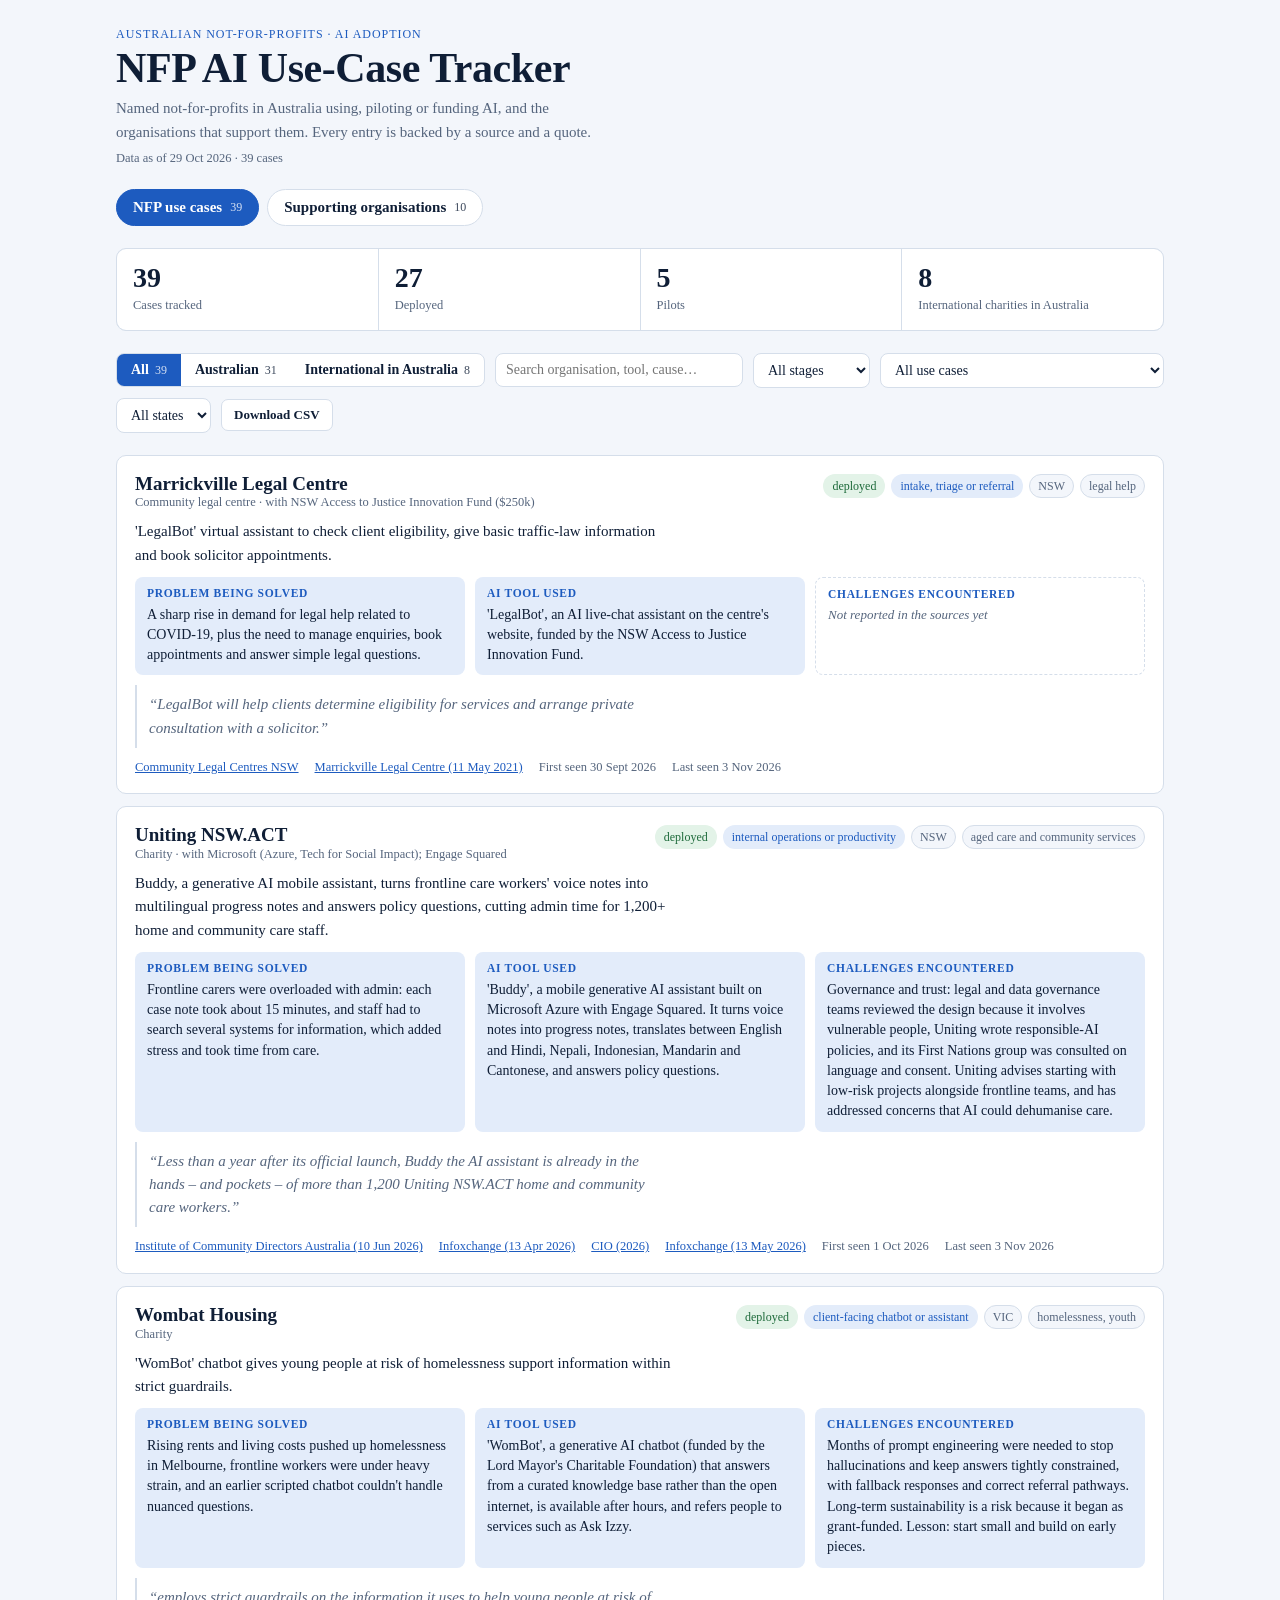
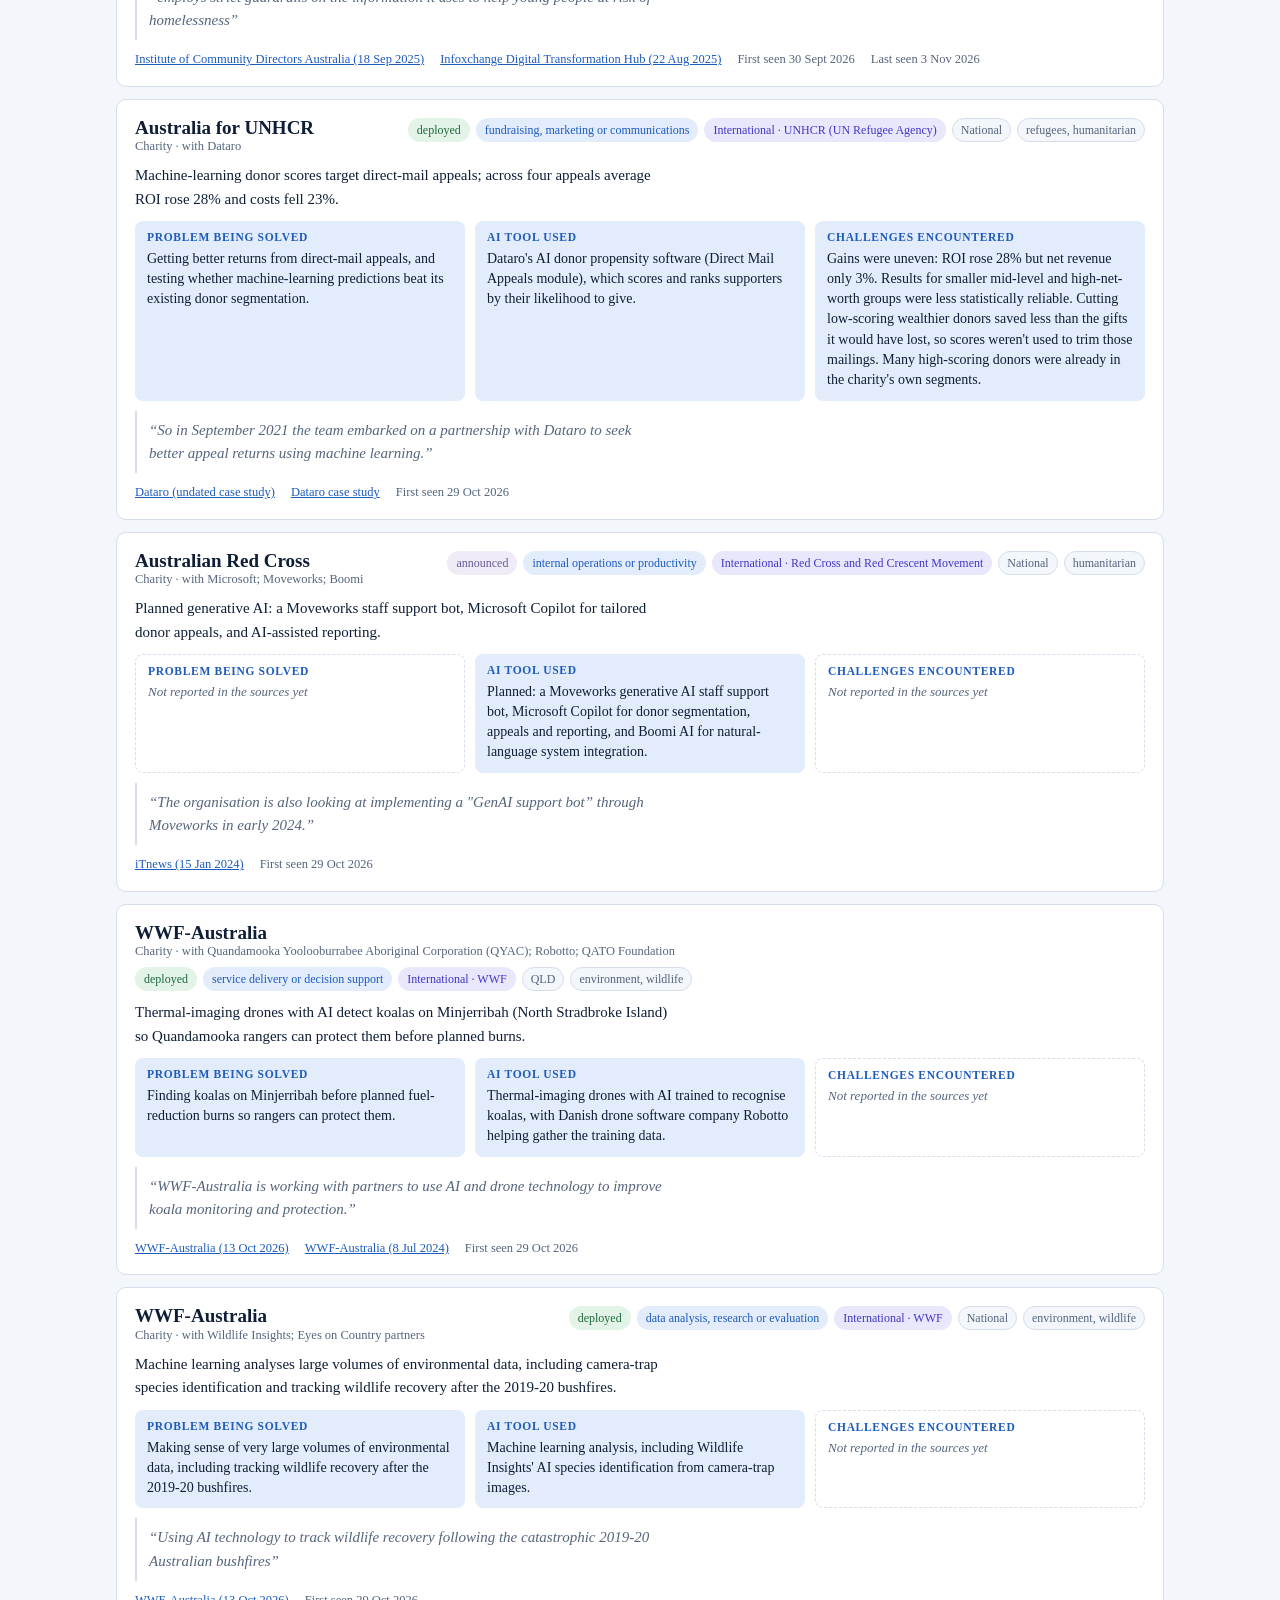
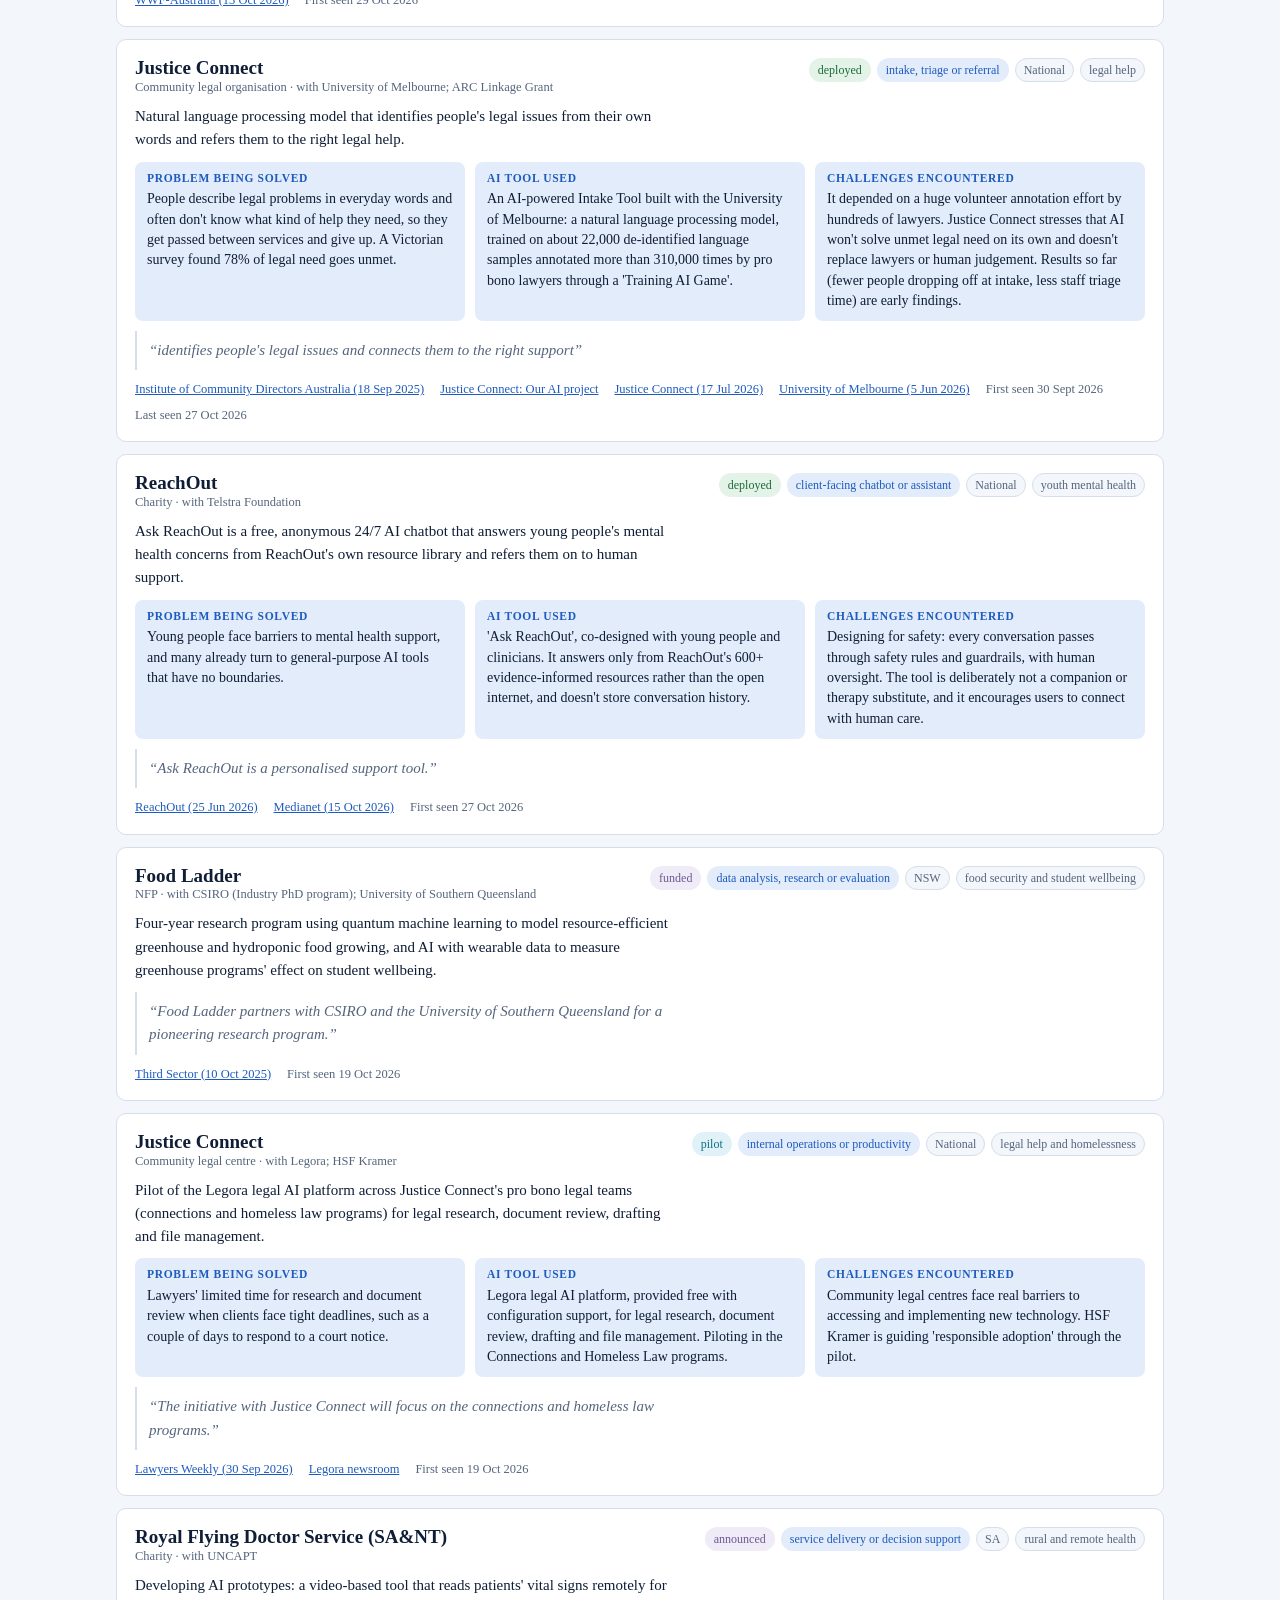
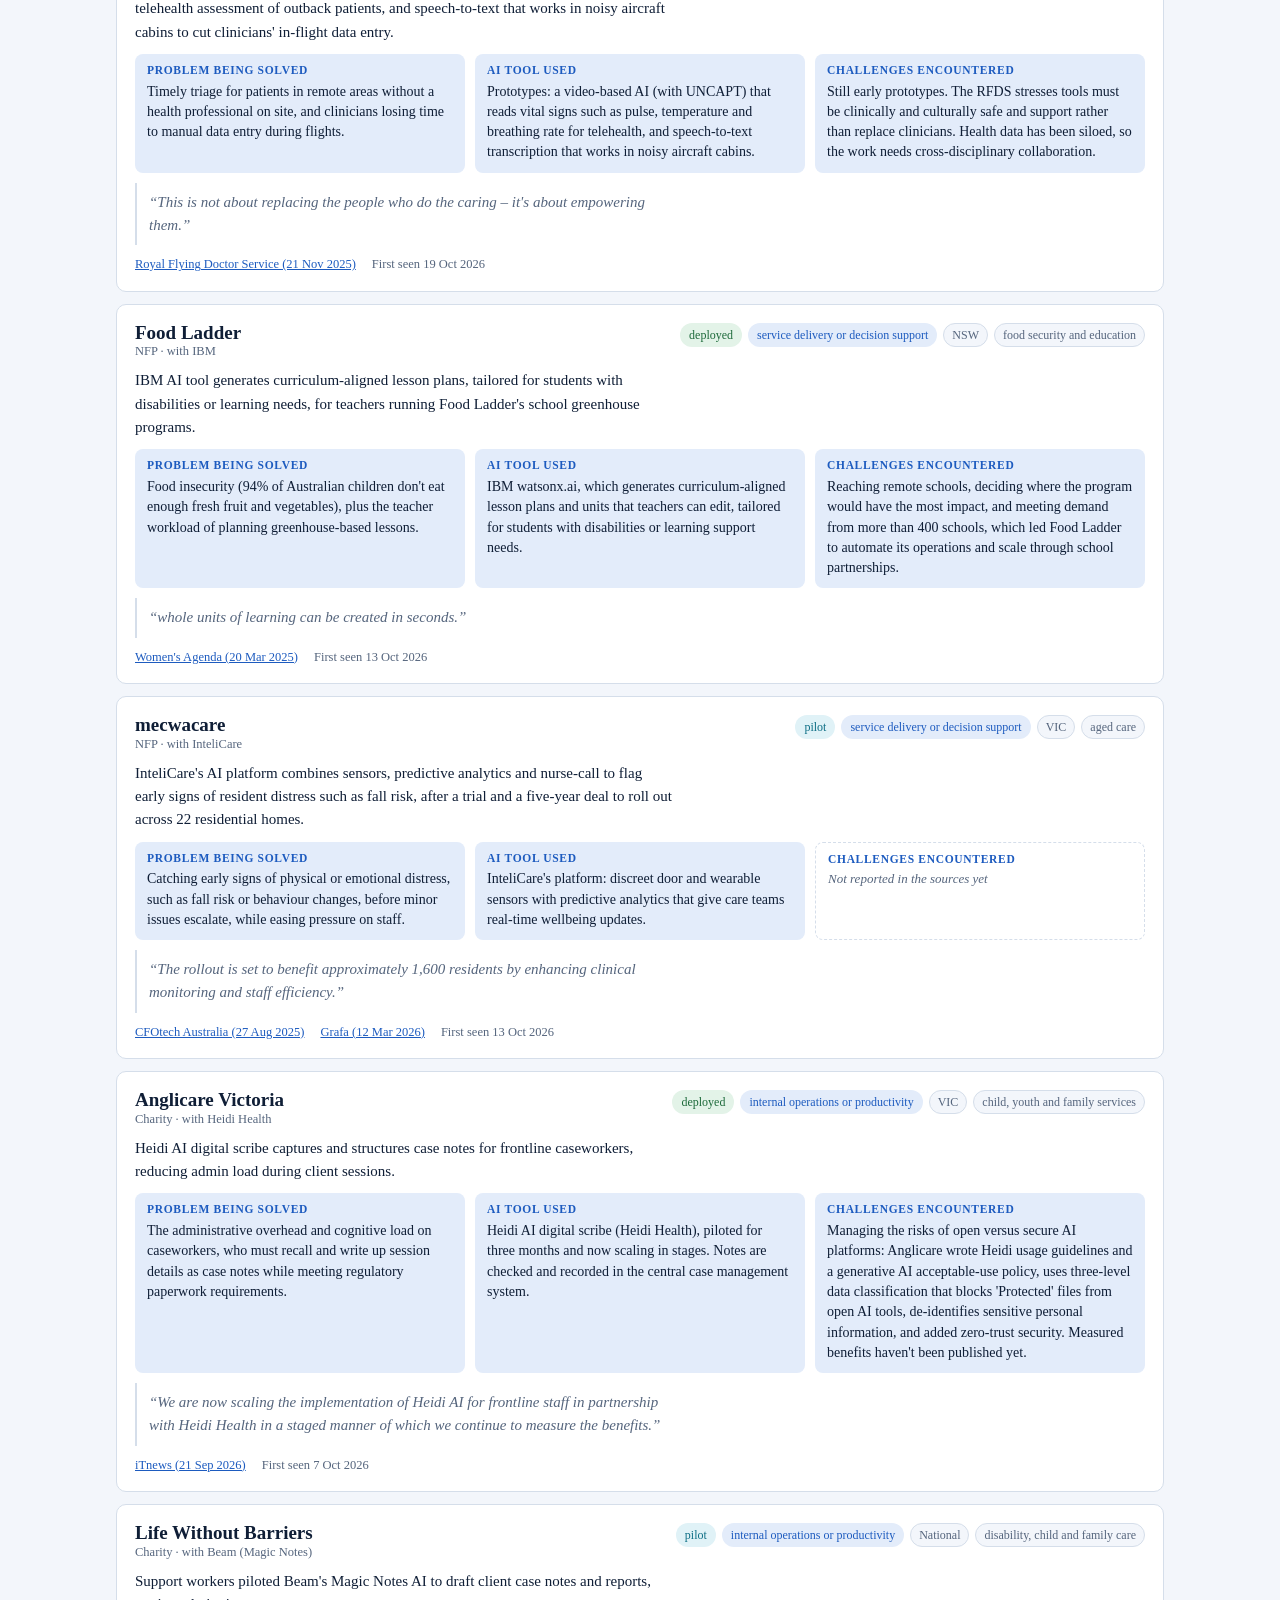
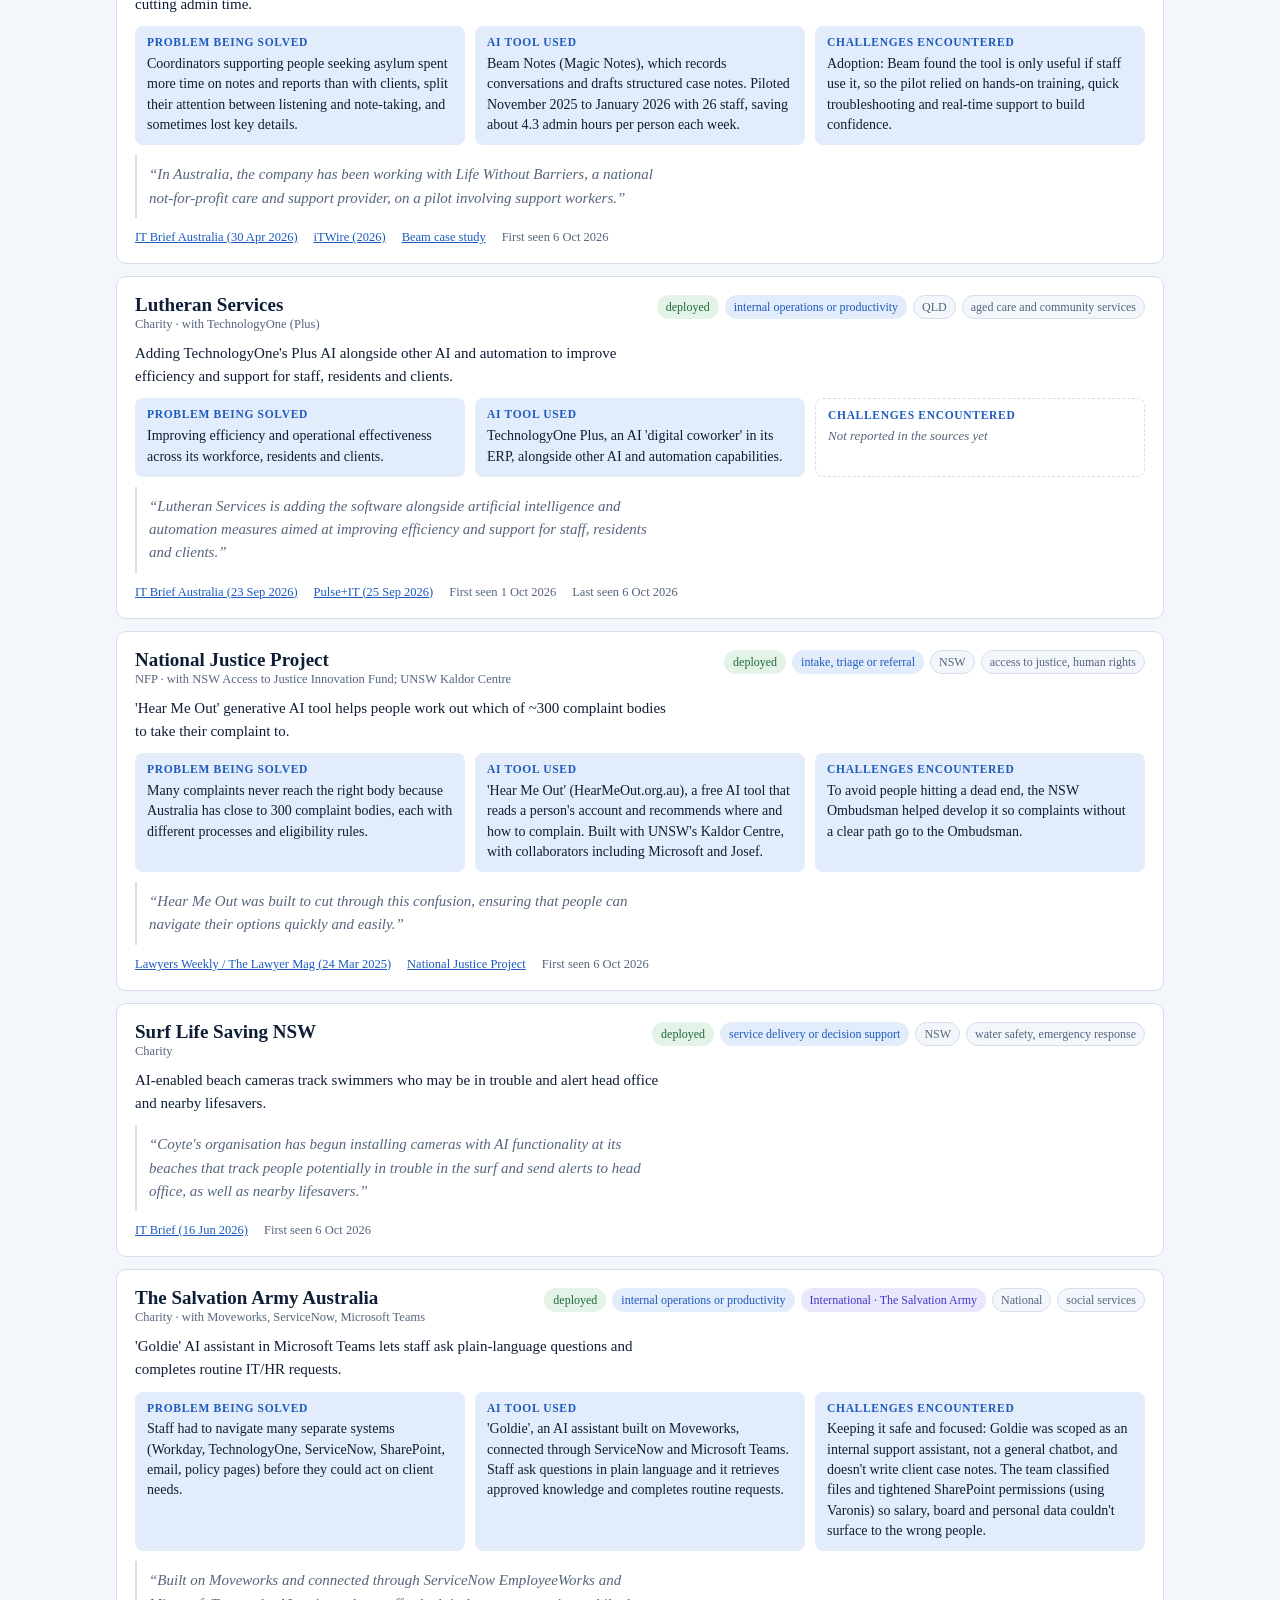
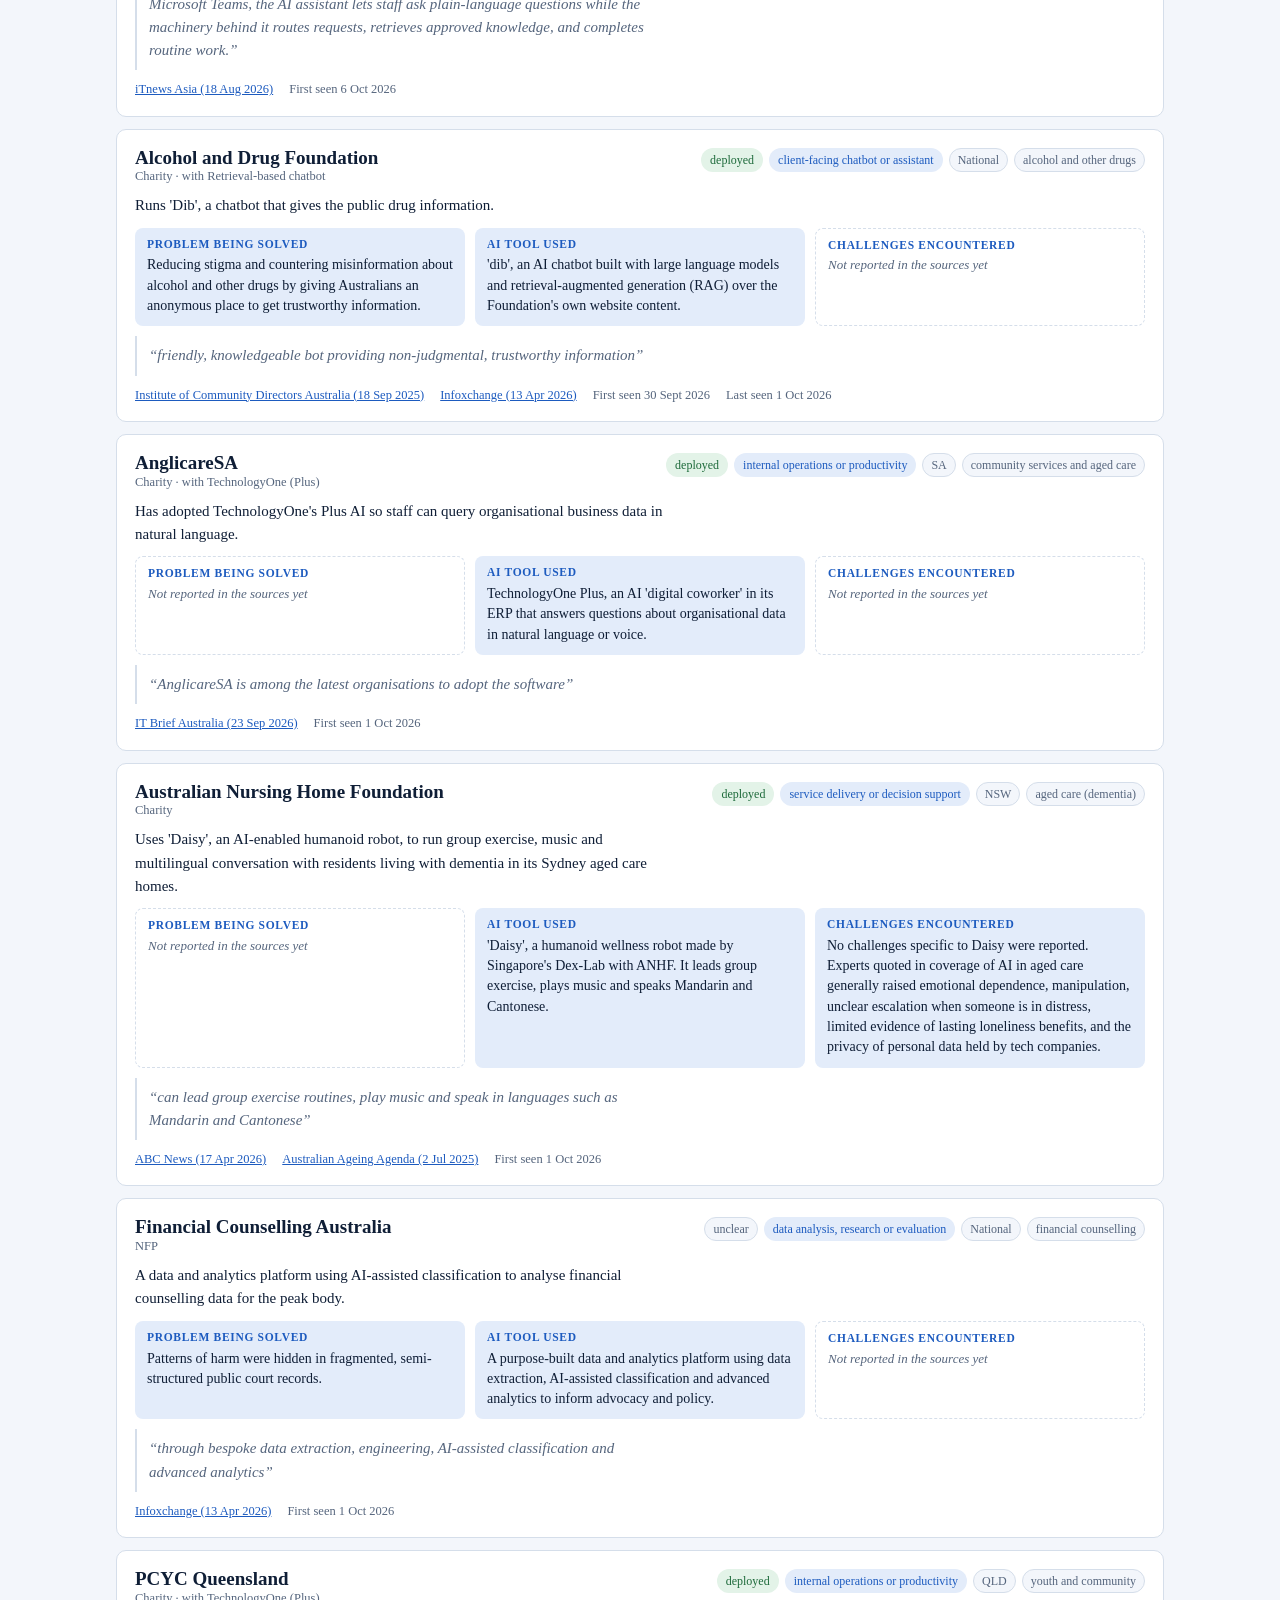
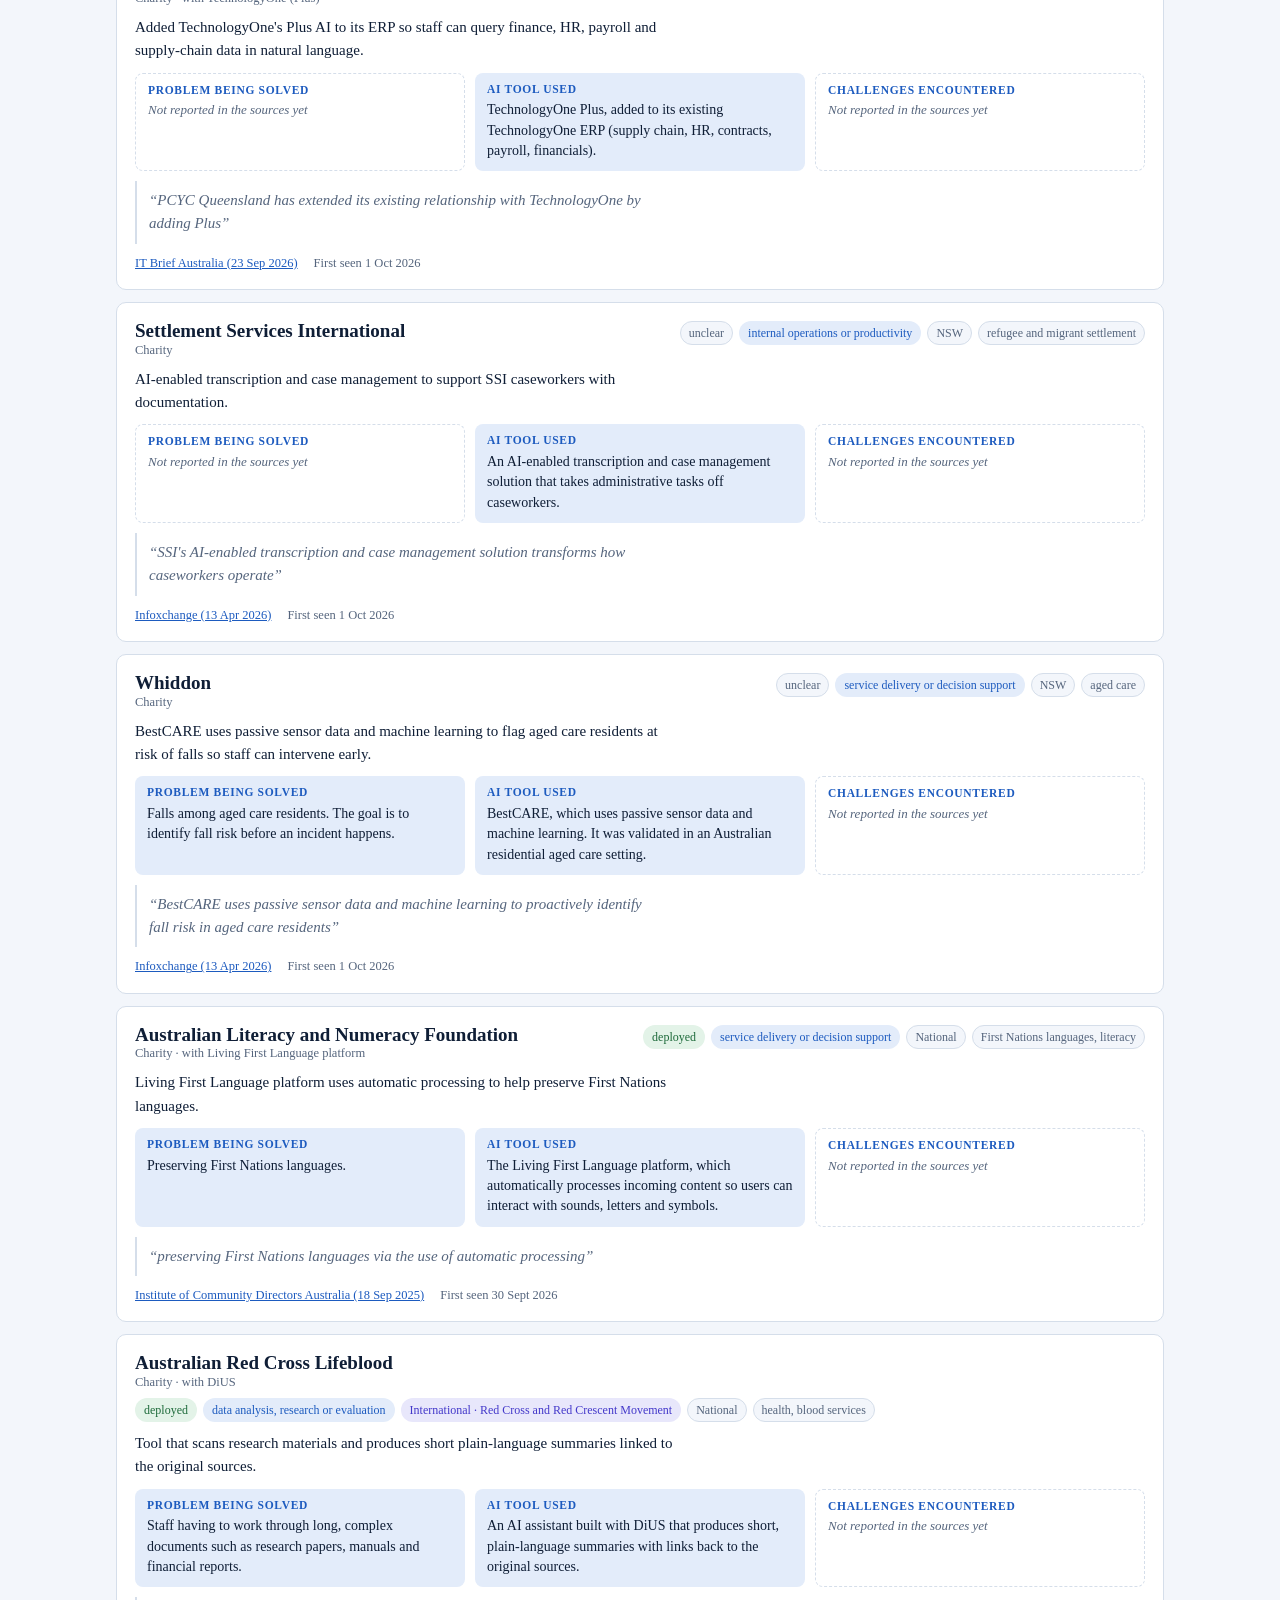
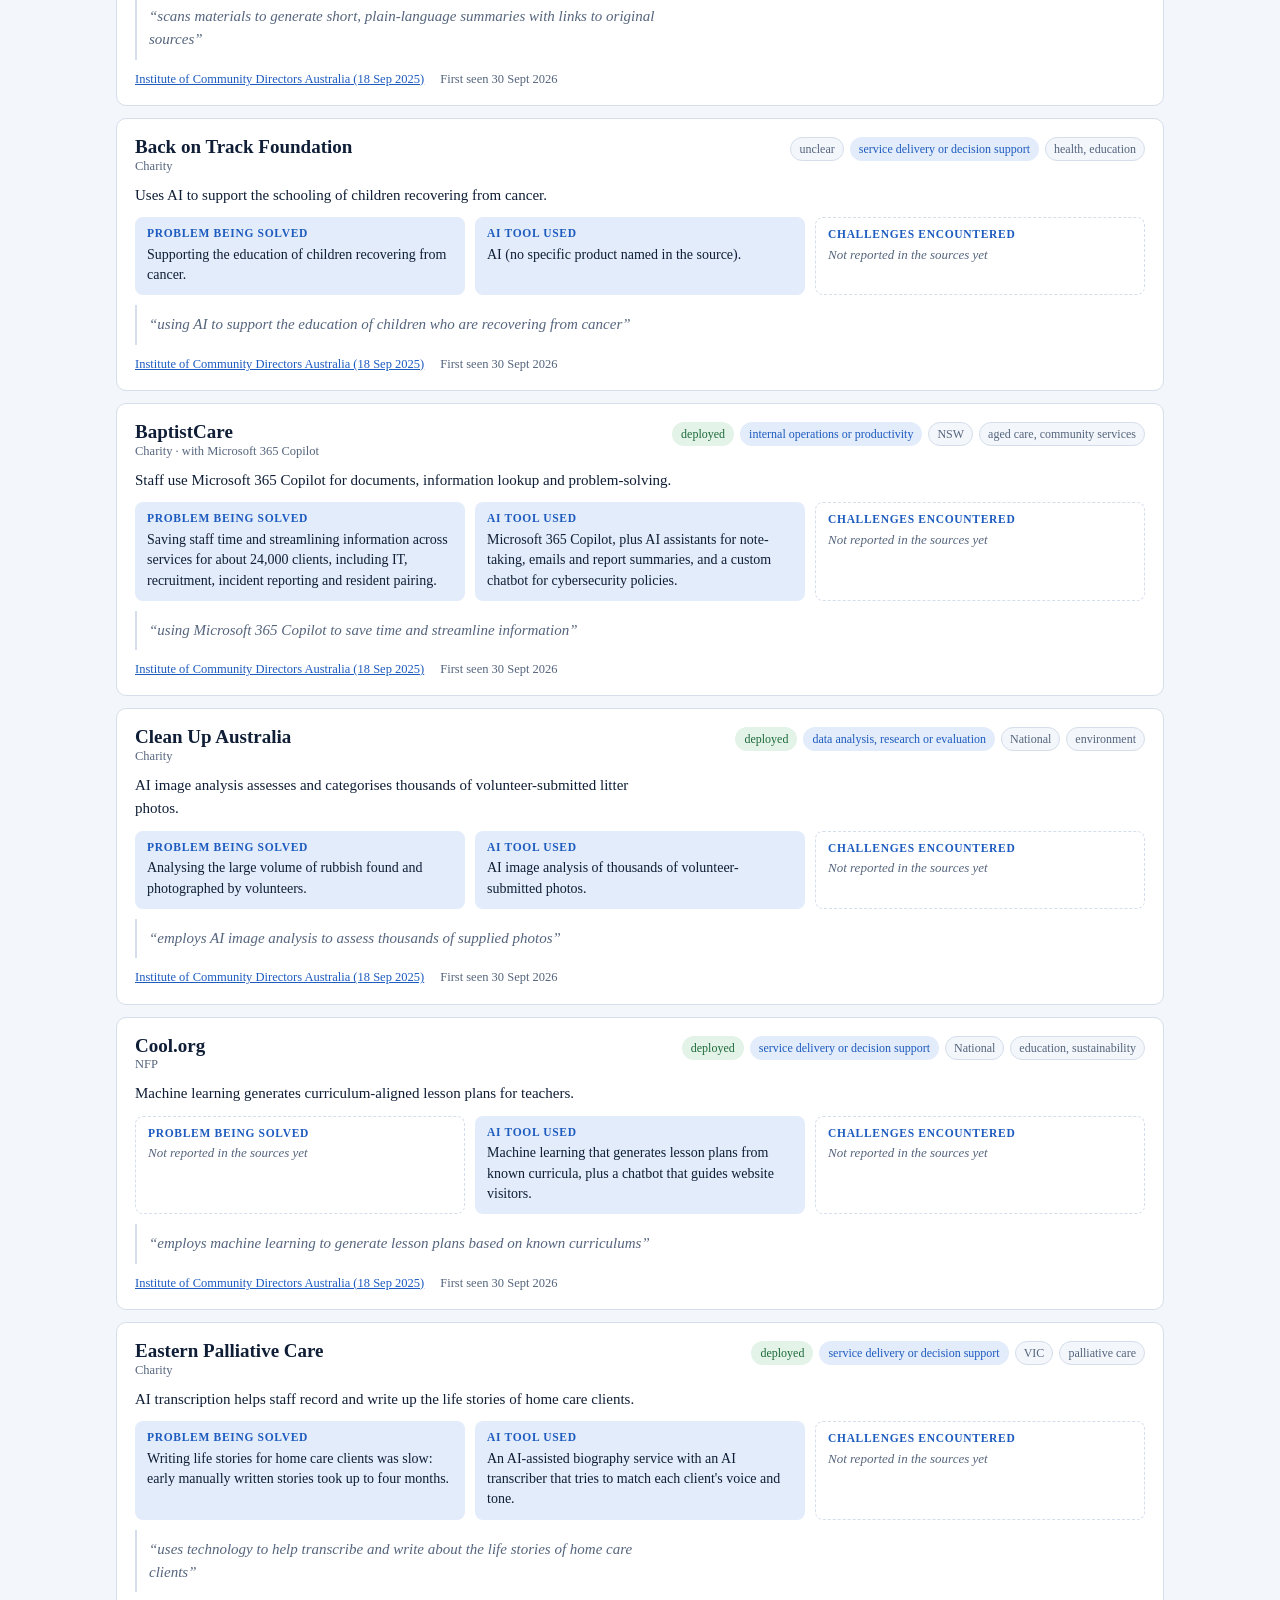
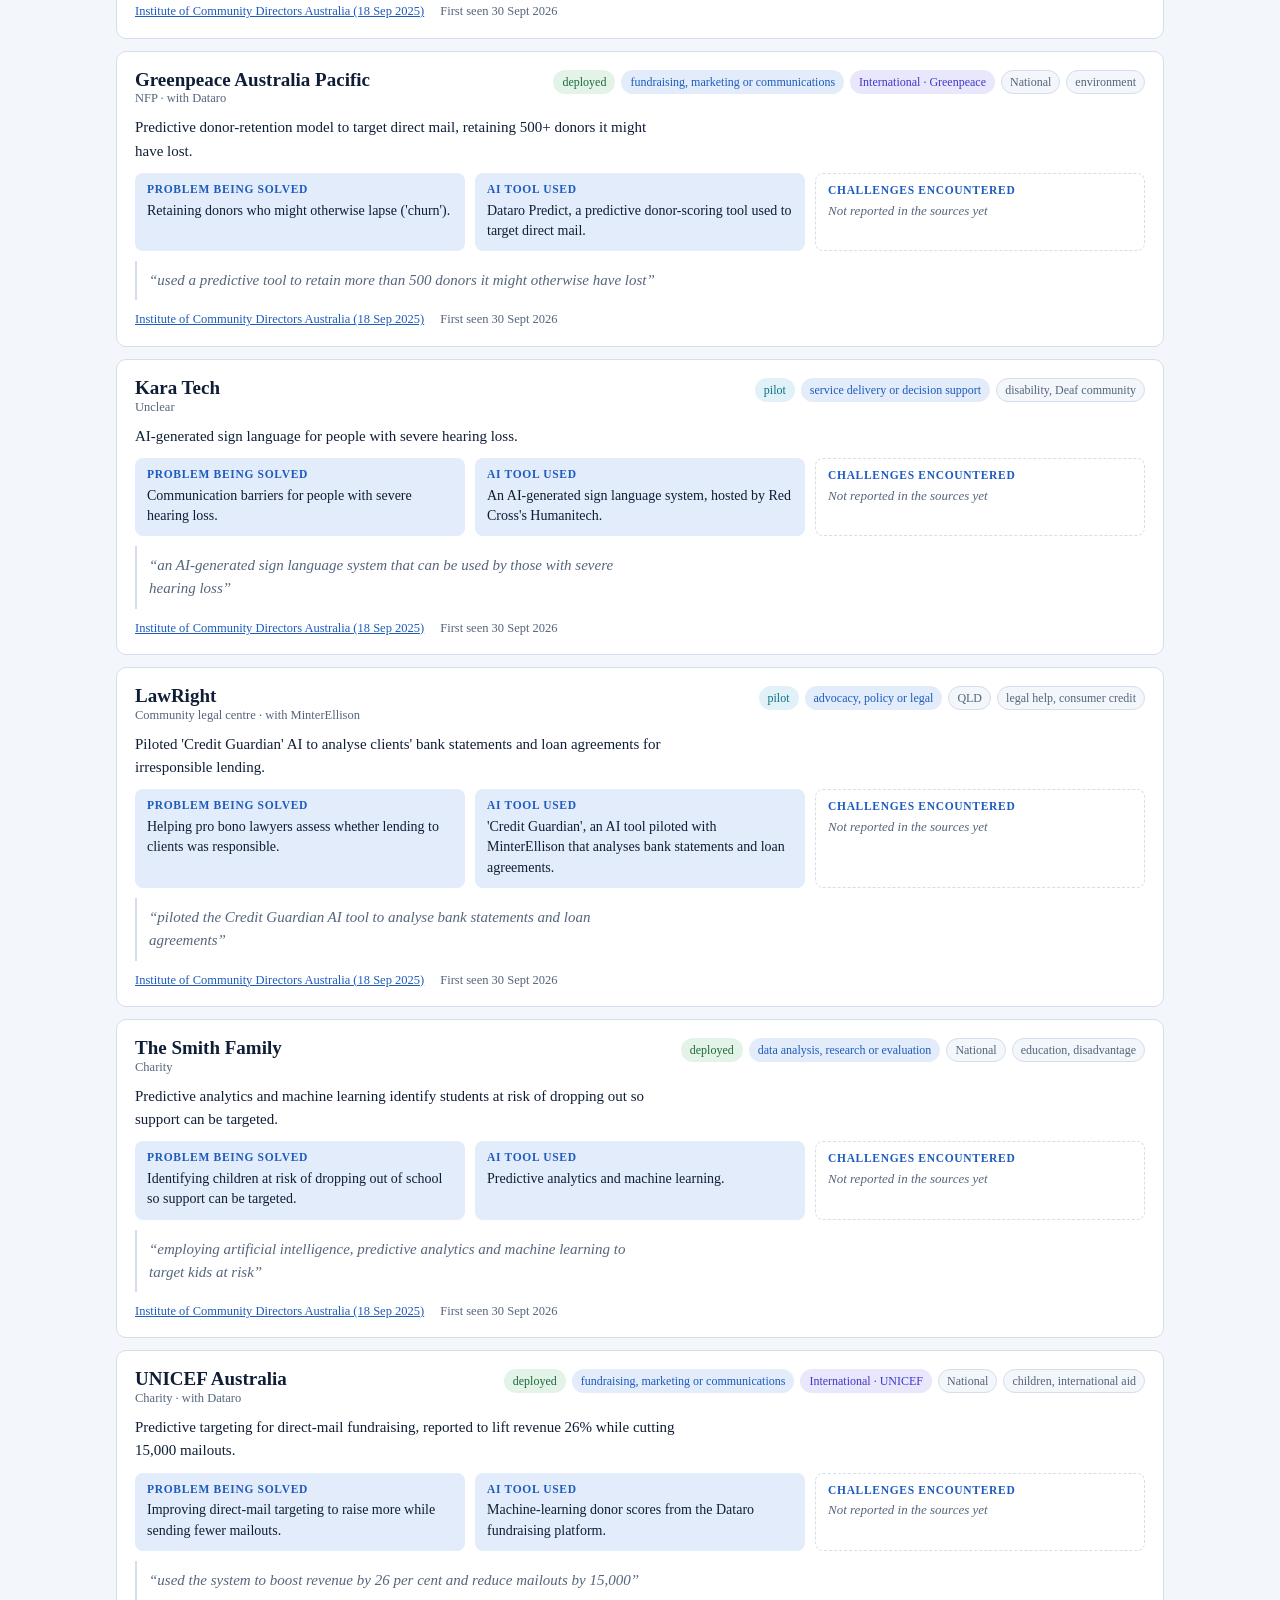
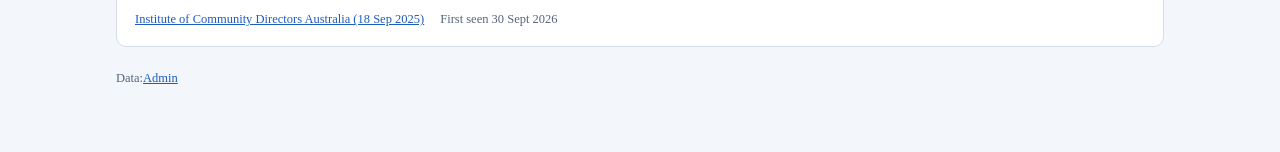
==== commit 646f56f7: "Simplify footer content in index.html Removed detailed footer information and retained only the Admi" ====
--- a/index.html
+++ b/index.html
@@ -67,7 +67,7 @@
     </div>
   </section>
 
-  <footer>Each entry links to its sources. Quotes are taken from the source page; check a quote against the original before citing it. "International in Australia" means the Australian arm or affiliate of an international organisation or movement. Data: <a href="data/cases.json">cases.json</a> · <a href="data/supporters.json">supporters.json</a> · <a href="admin.html">Admin</a></footer>
+  <footer> Data:<a href="admin.html">Admin</a></footer>
 </div>
 
 <script>
